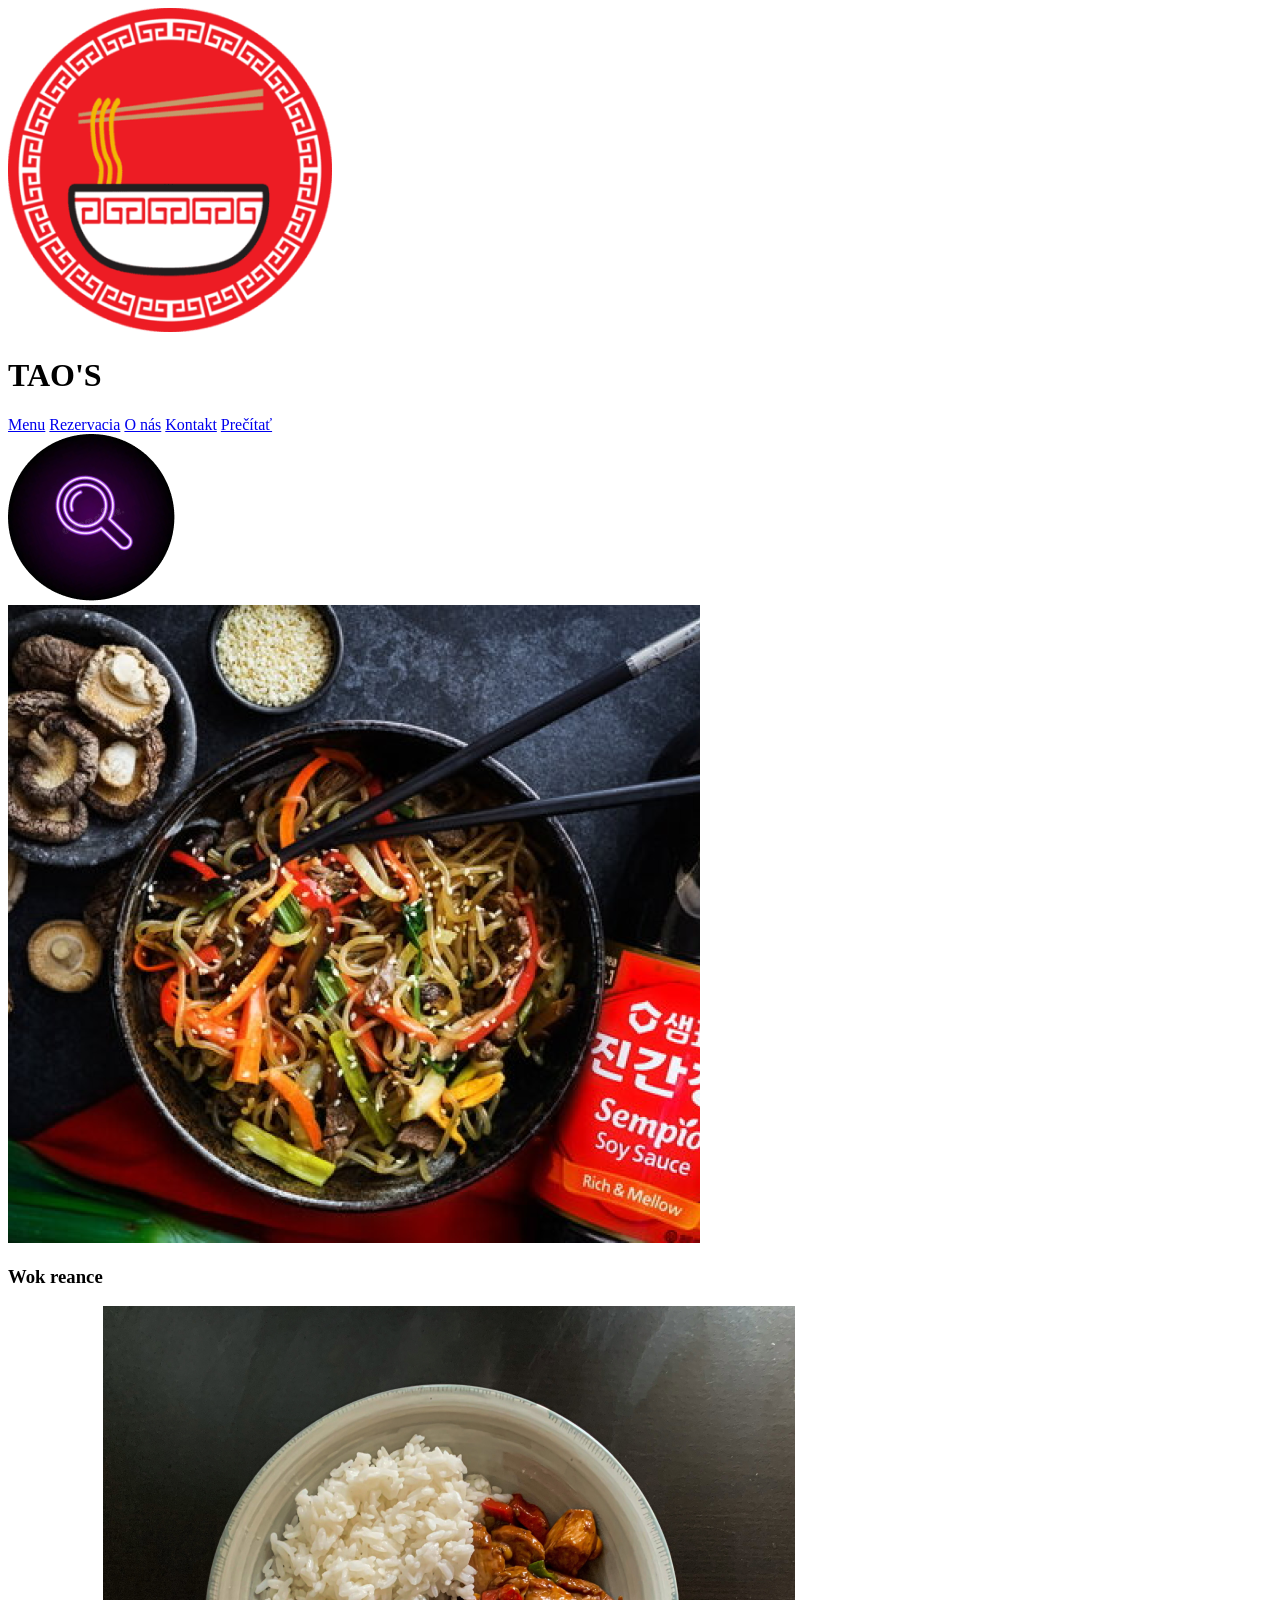
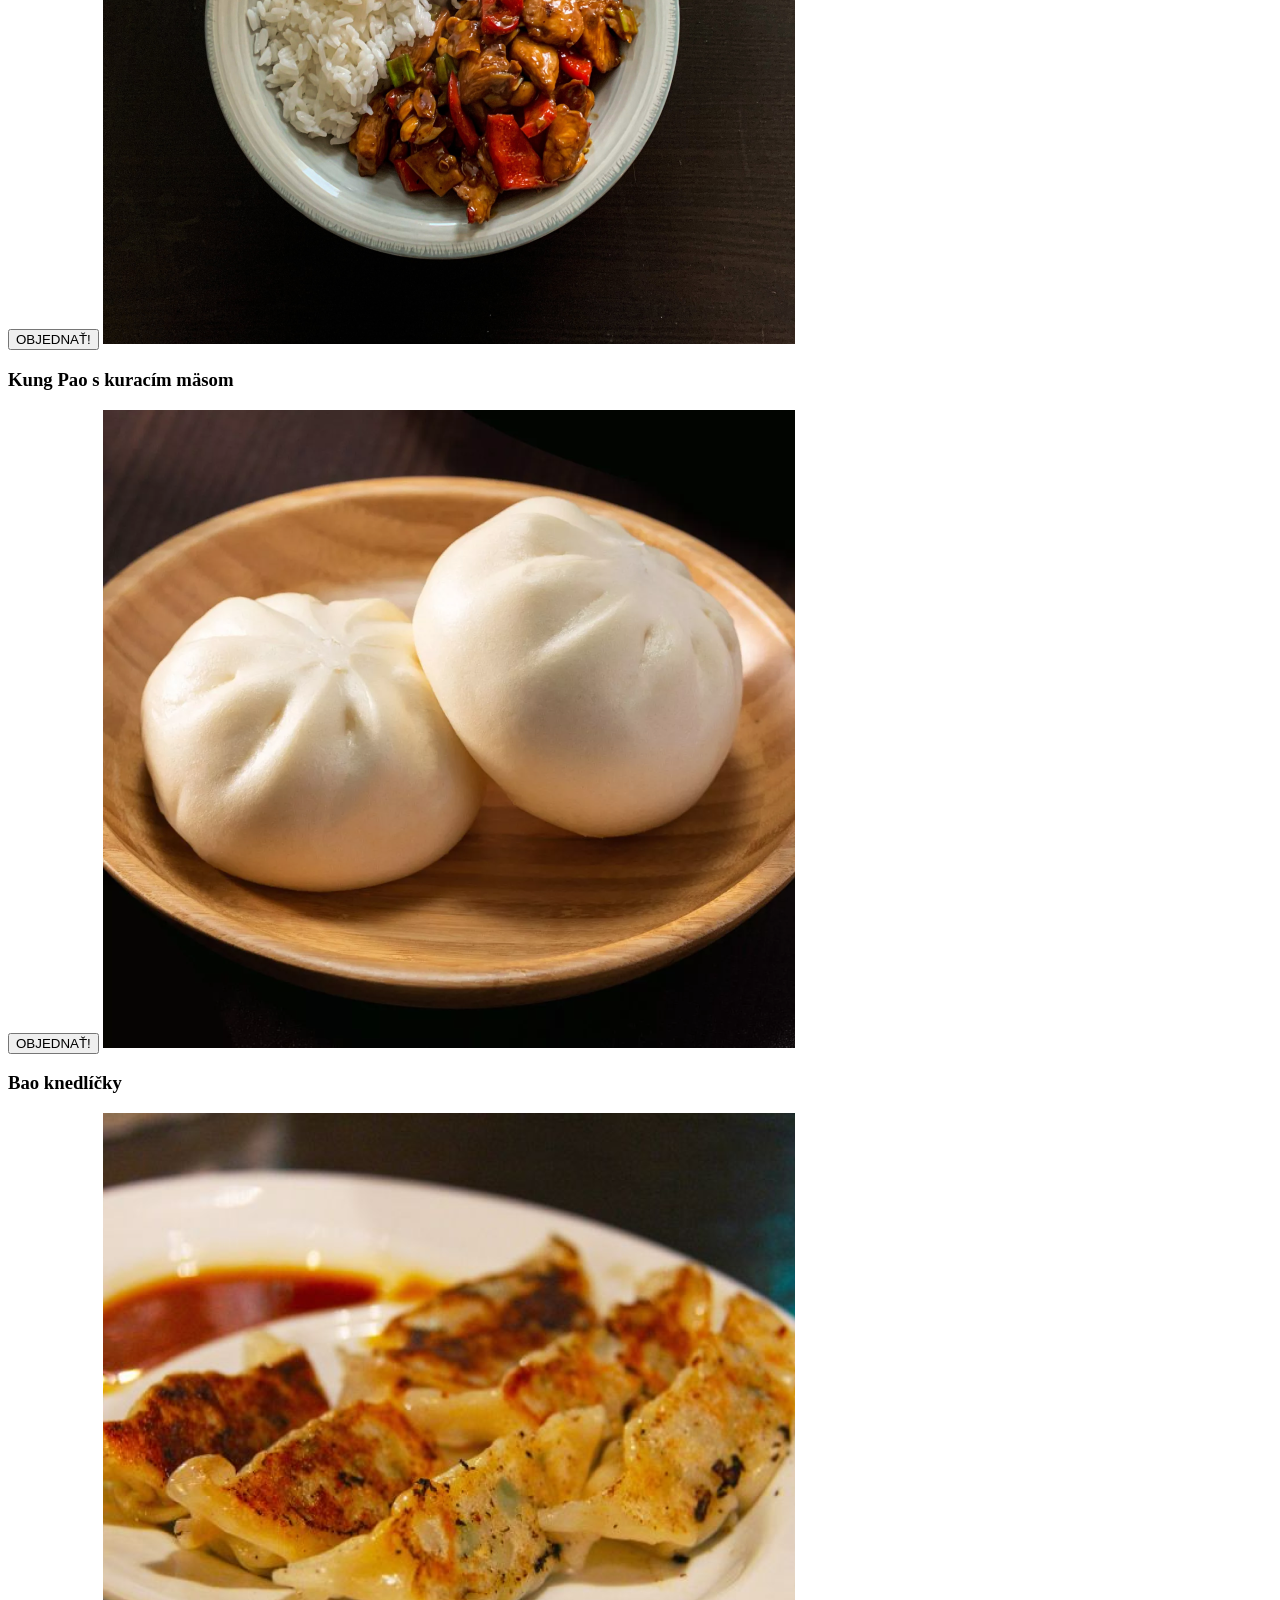
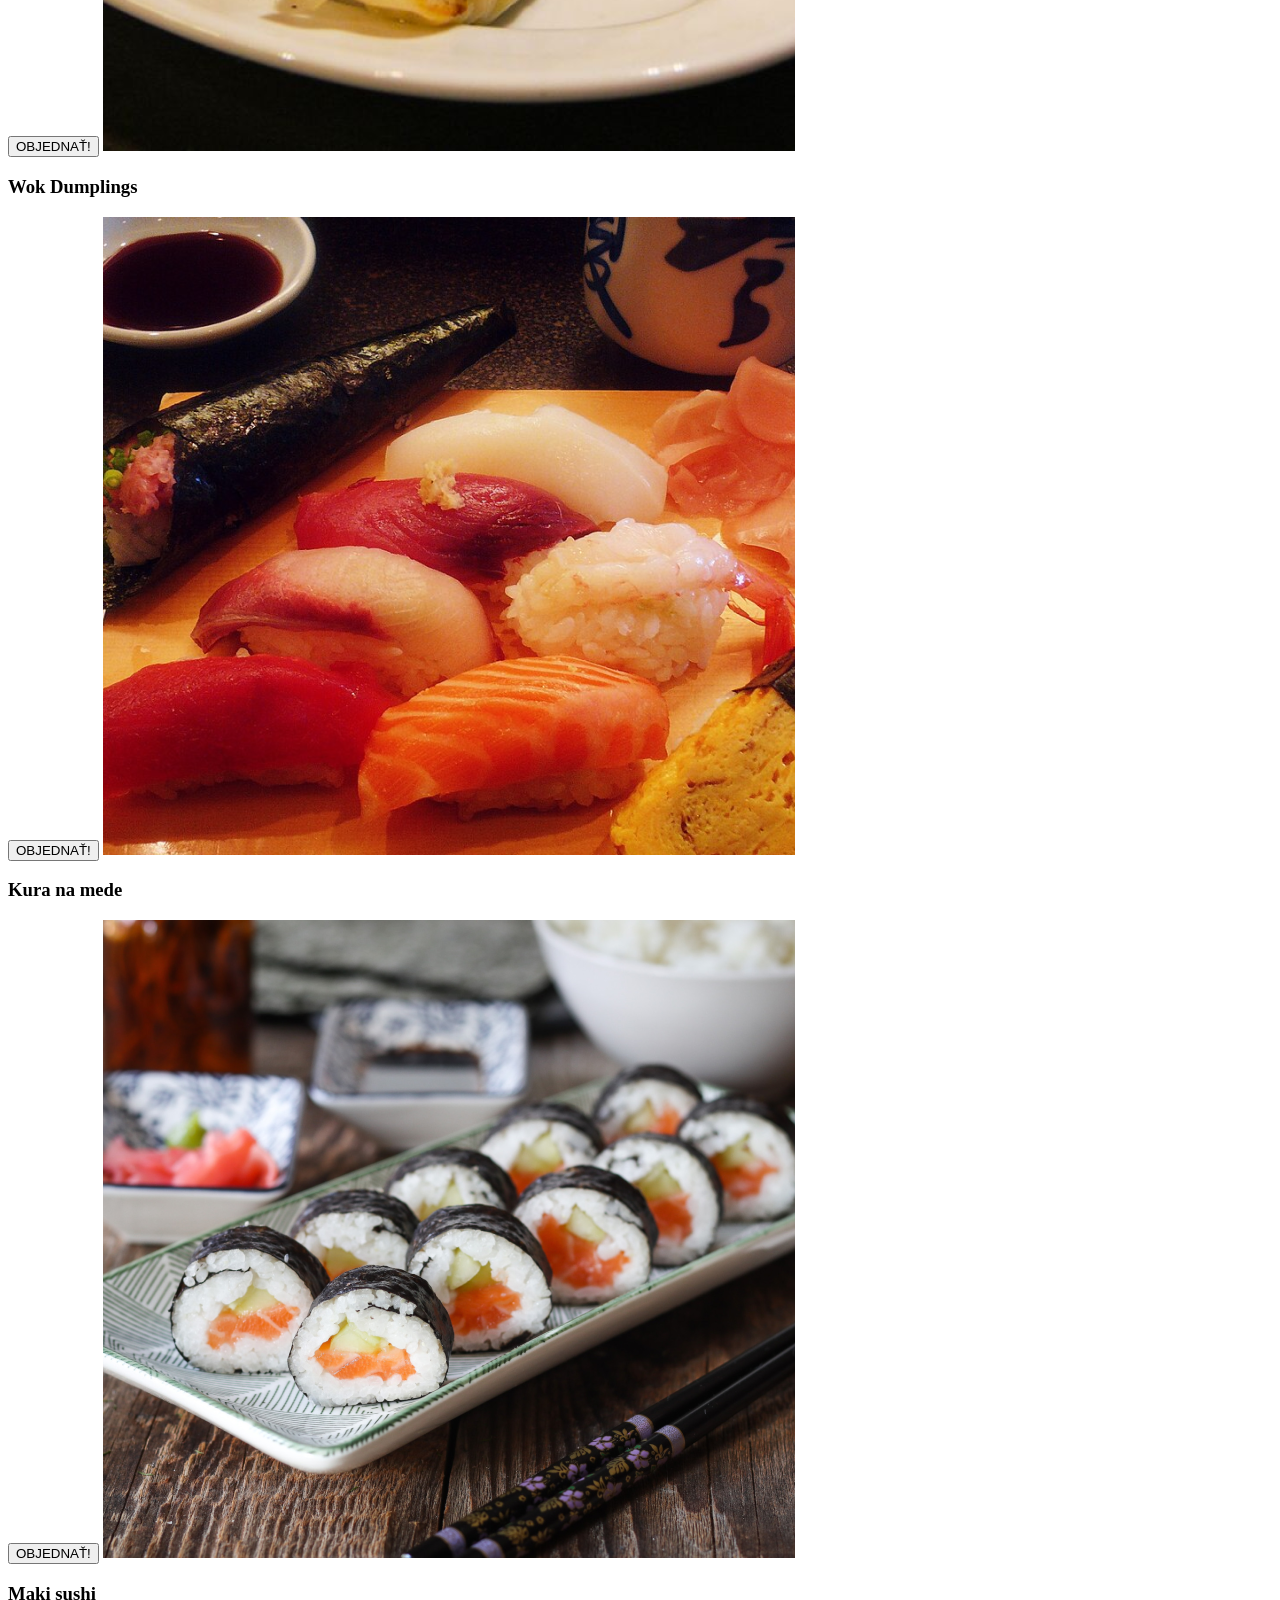
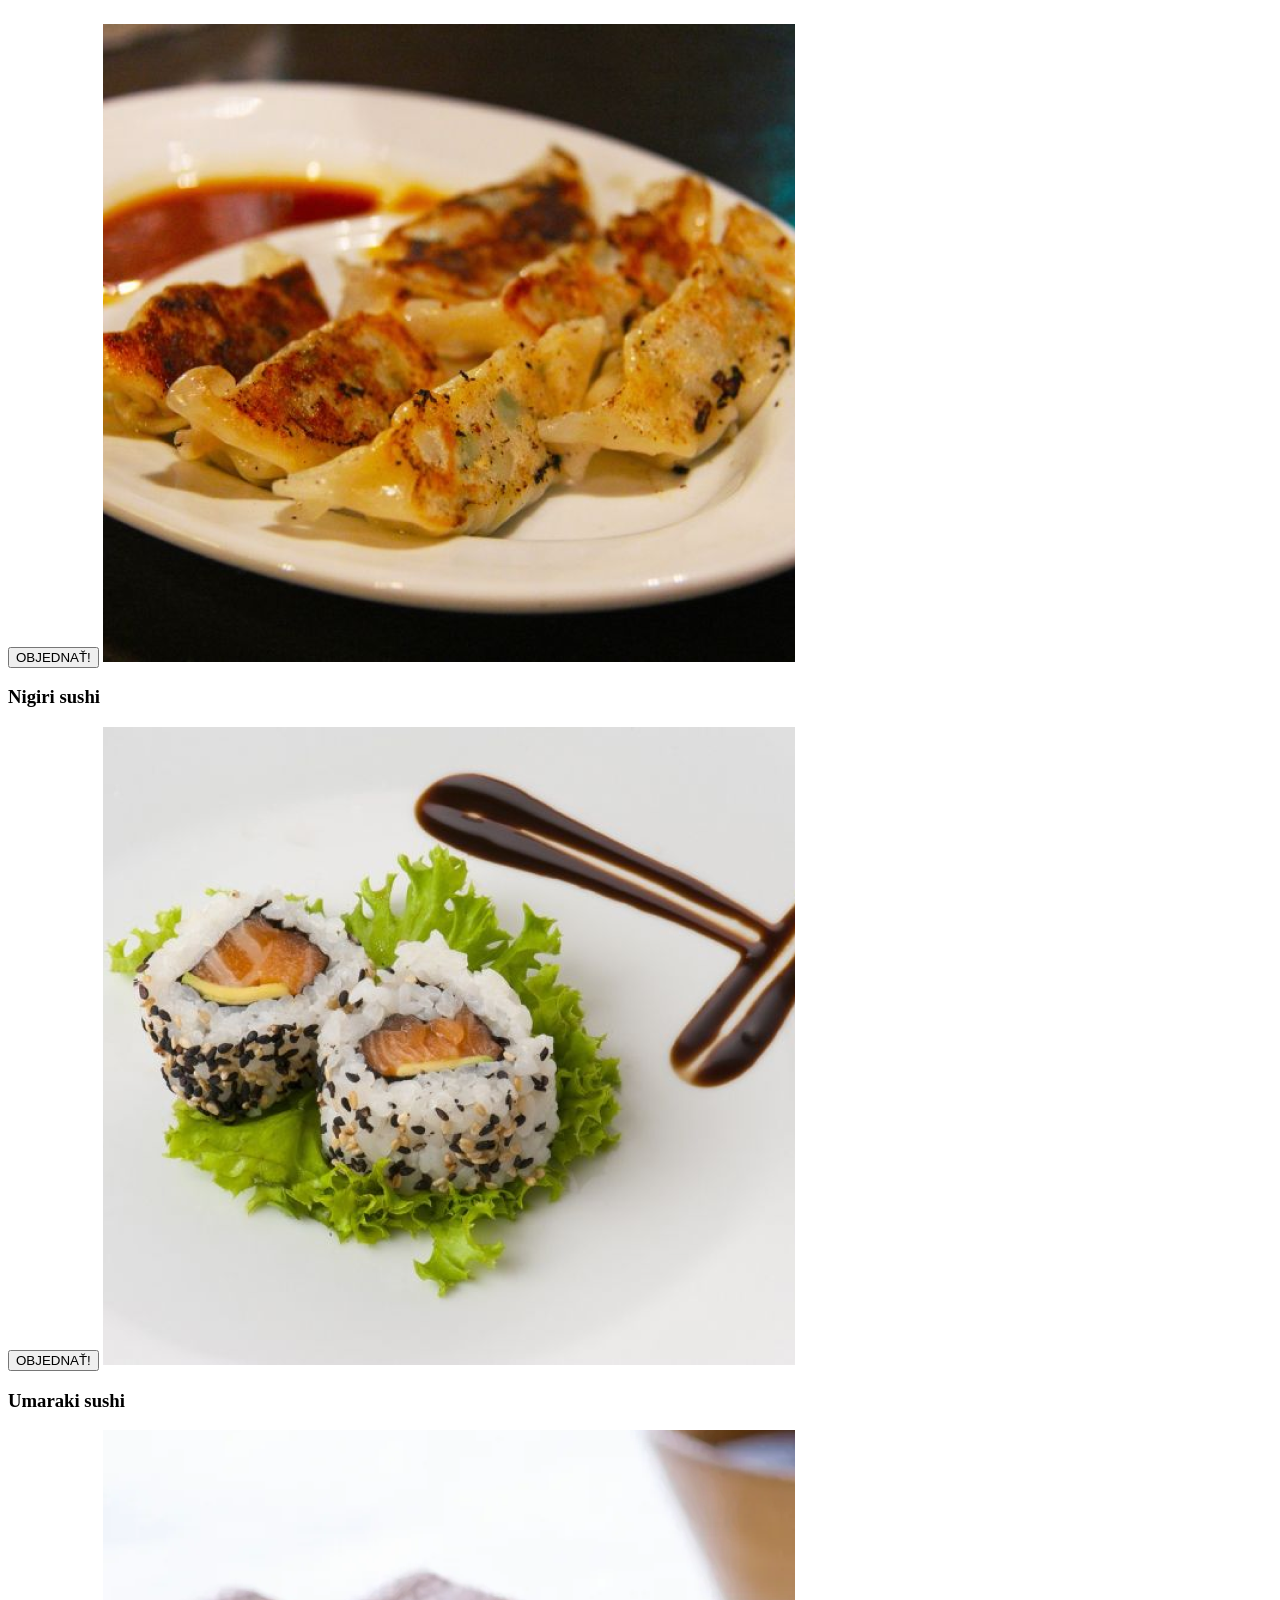
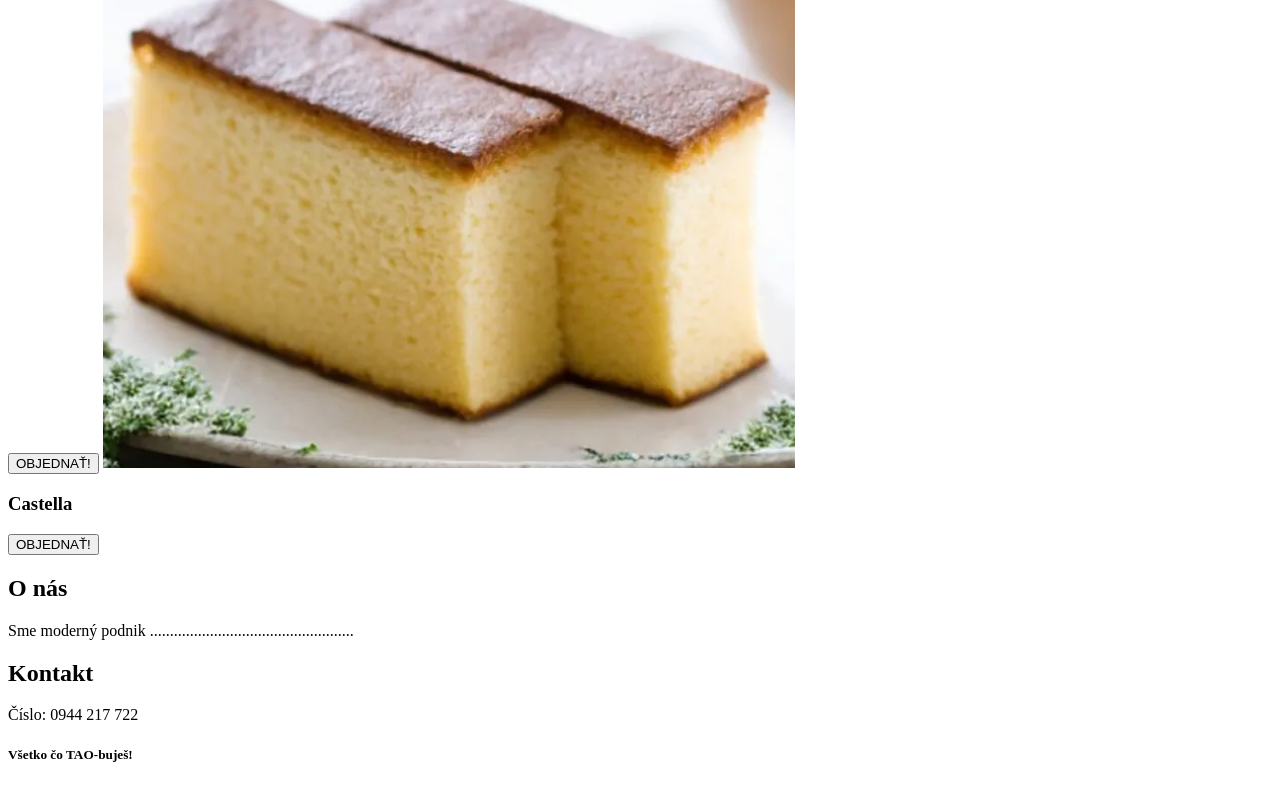
==== menu.html @ 87107aa4 "tesayt" ====
<!doctype html>
<html lang="sk">
  <head>
    <meta charset="UTF-8" />
    <meta name="viewport" content="width=device-width, initial-scale=1.0" />
    <title>TAO'S - Menu</title>
    <link rel="stylesheet" href="menustyle.css" />
    <script src="script.js"></script>
  </head>

  <body>
    <header>
      <div class="logo_taos">
        <div class="logo"><img src="Taos_LOGO1.png" /></div>
        <h1 class="title-main">TAO'S</h1>
      </div>
      <div class="right">
        <a href="menu.html">Menu</a>
        <a href="ReserveHTML.html">Rezervacia</a>
        <a href="index.html#onas">O nás</a>
        <a href="#kontakt">Kontakt</a>
        <a href="Warning_Extension.html">Prečítať</a>
        <div class="search"><img src="Taos_IMAGE4.png" /></div>
      </div>
    </header>

    <main>
      <img src="Taos_MENU_IMAGE1.png" alt="Wok reance" />
      <h3>Wok reance</h3>
      <button class="order_button">OBJEDNAŤ!</button>

      <img src="Taos_MENU_IMAGE2.png" alt="Kung Pao s kuracím mäsom" />
      <h3>Kung Pao s kuracím mäsom</h3>
      <button class="order_button">OBJEDNAŤ!</button>

      <img src="Taos_MENU_IMAGE3.png" alt="Bao knedlíčky" />
      <h3>Bao knedlíčky</h3>
      <button class="order_button">OBJEDNAŤ!</button>

      <img src="Taos_MENU_IMAGE4.png" alt="Wok Dumplings" />
      <h3>Wok Dumplings</h3>
      <button class="order_button">OBJEDNAŤ!</button>

      <img src="Taos_MENU_IMAGE5.png" alt="Kura na mede" />
      <h3>Kura na mede</h3>
      <button class="order_button">OBJEDNAŤ!</button>

      <img src="Taos_MENU_IMAGE6.png" alt="Maki sushi" />
      <h3>Maki sushi</h3>
      <button class="order_button">OBJEDNAŤ!</button>

      <img src="Taos_MENU_IMAGE7.png" alt="Nigiri sushi" />
      <h3>Nigiri sushi</h3>
      <button class="order_button">OBJEDNAŤ!</button>

      <img src="Taos_MENU_IMAGE8.png" alt="Umaraki sushi" />
      <h3>Umaraki sushi</h3>
      <button class="order_button">OBJEDNAŤ!</button>

      <img src="Taos_MENU_IMAGE9.png" alt="Castella" />
      <h3>Castella</h3>
      <button class="order_button">OBJEDNAŤ!</button>
    </main>

    <section id="onas">
      <h2>O nás</h2>
      <p>
        Sme moderný podnik ...................................................
      </p>
    </section>

    <section id="kontakt">
      <h2>Kontakt</h2>
      <p>Číslo: 0944 217 722</p>
    </section>

    <footer>
      <h5>Všetko čo TAO-buješ!</h5>
    </footer>
  </body>
</html>
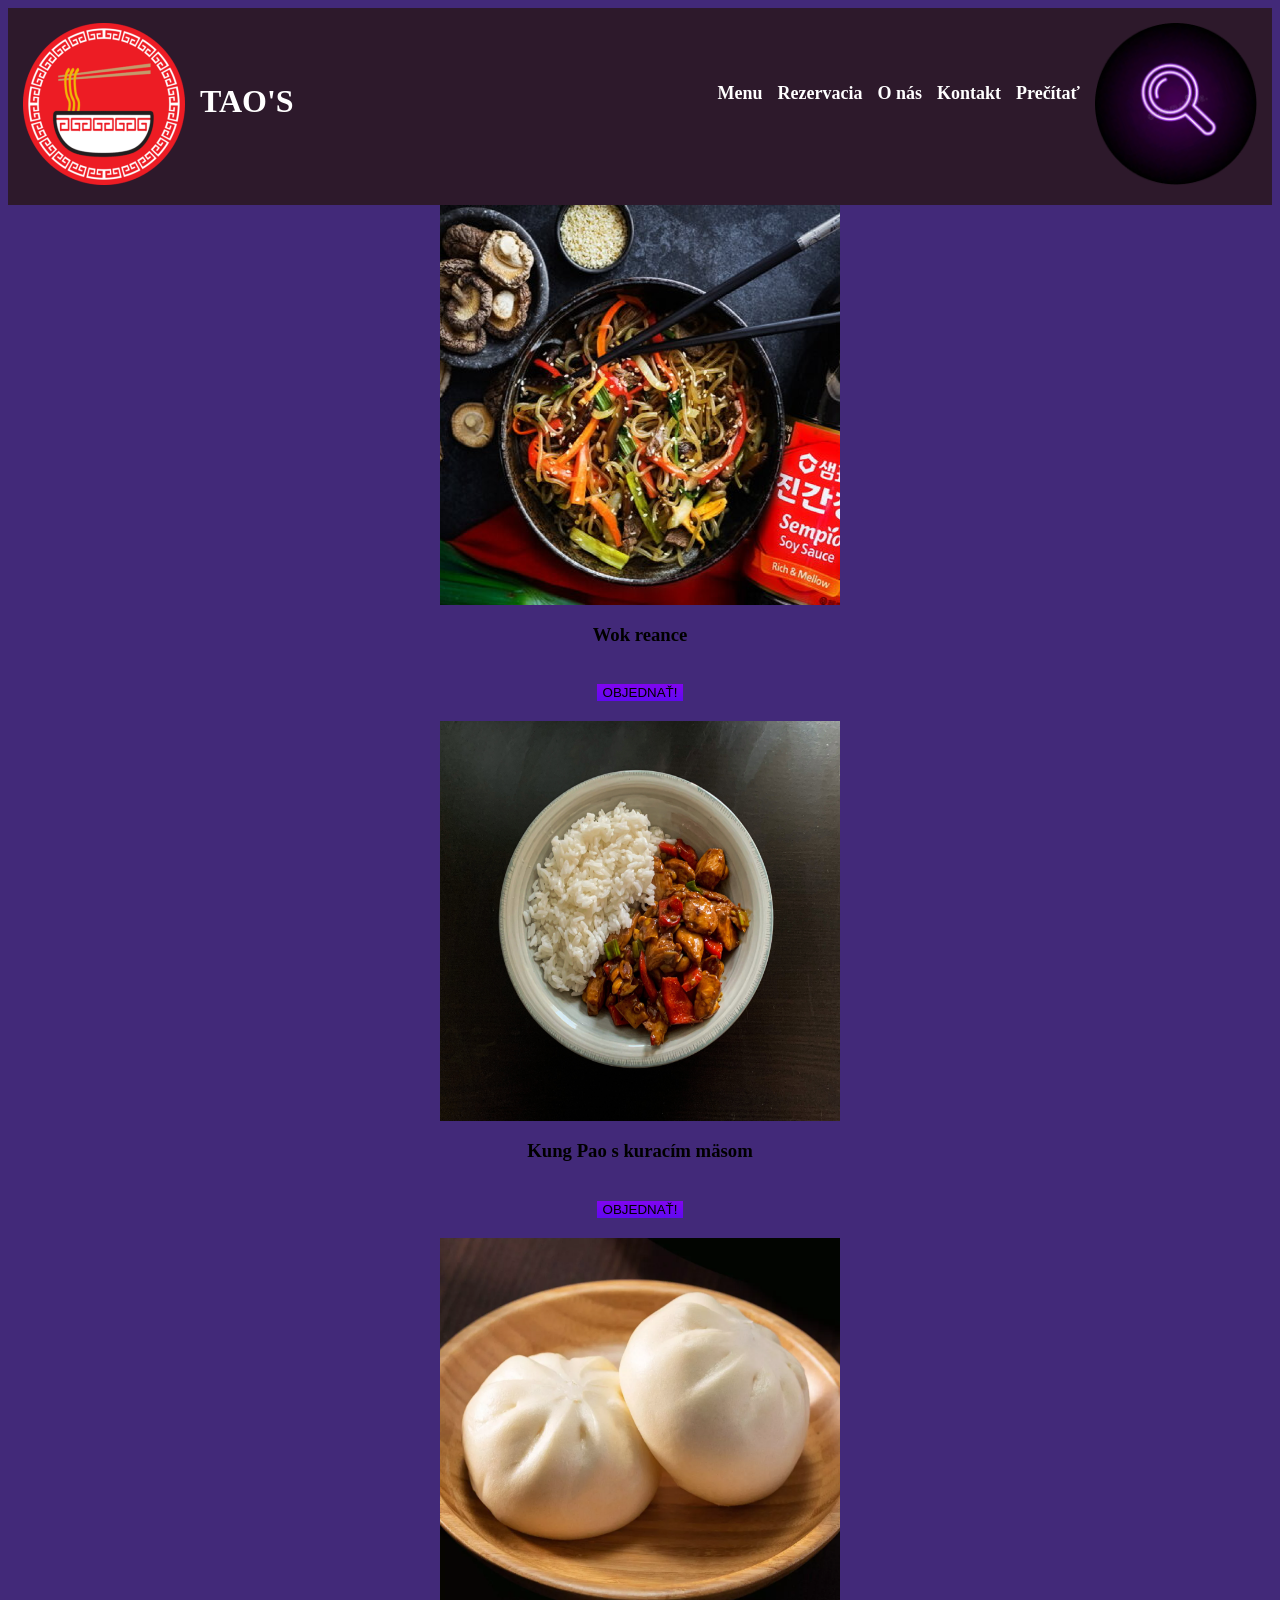
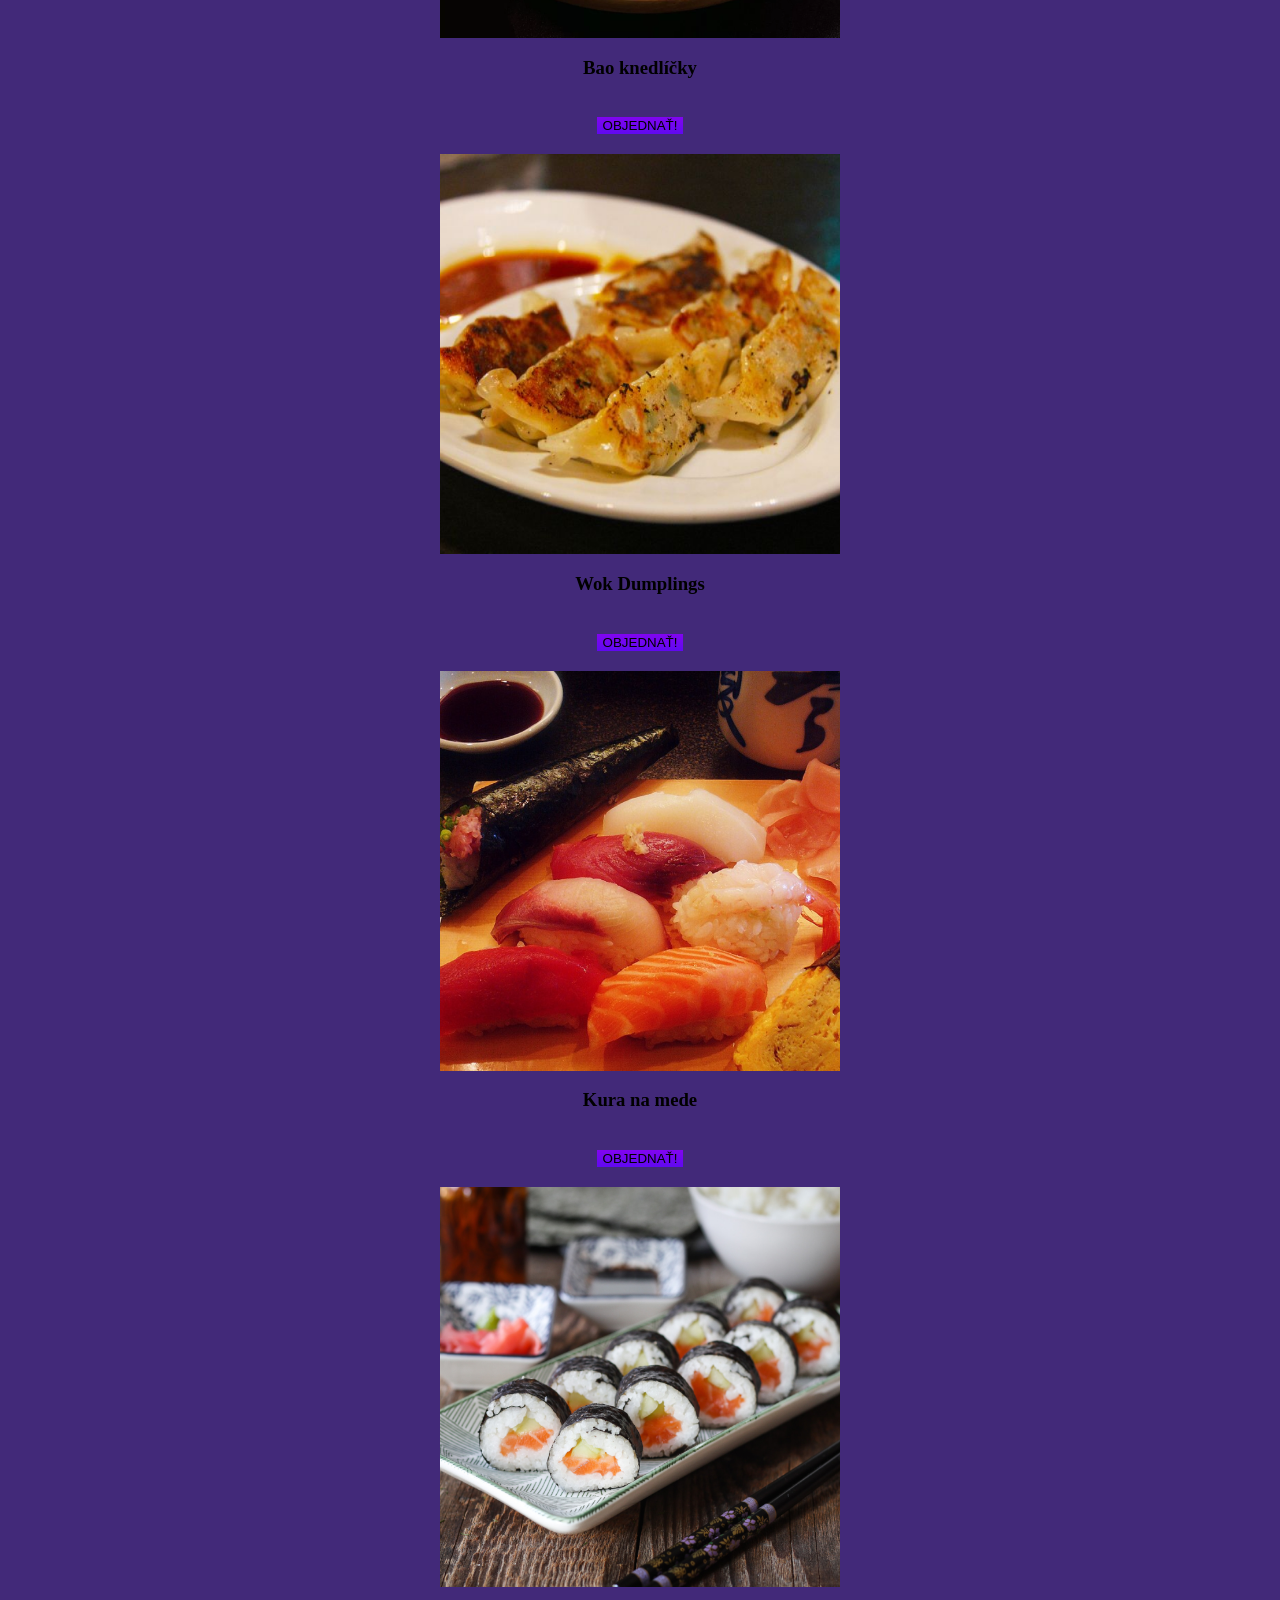
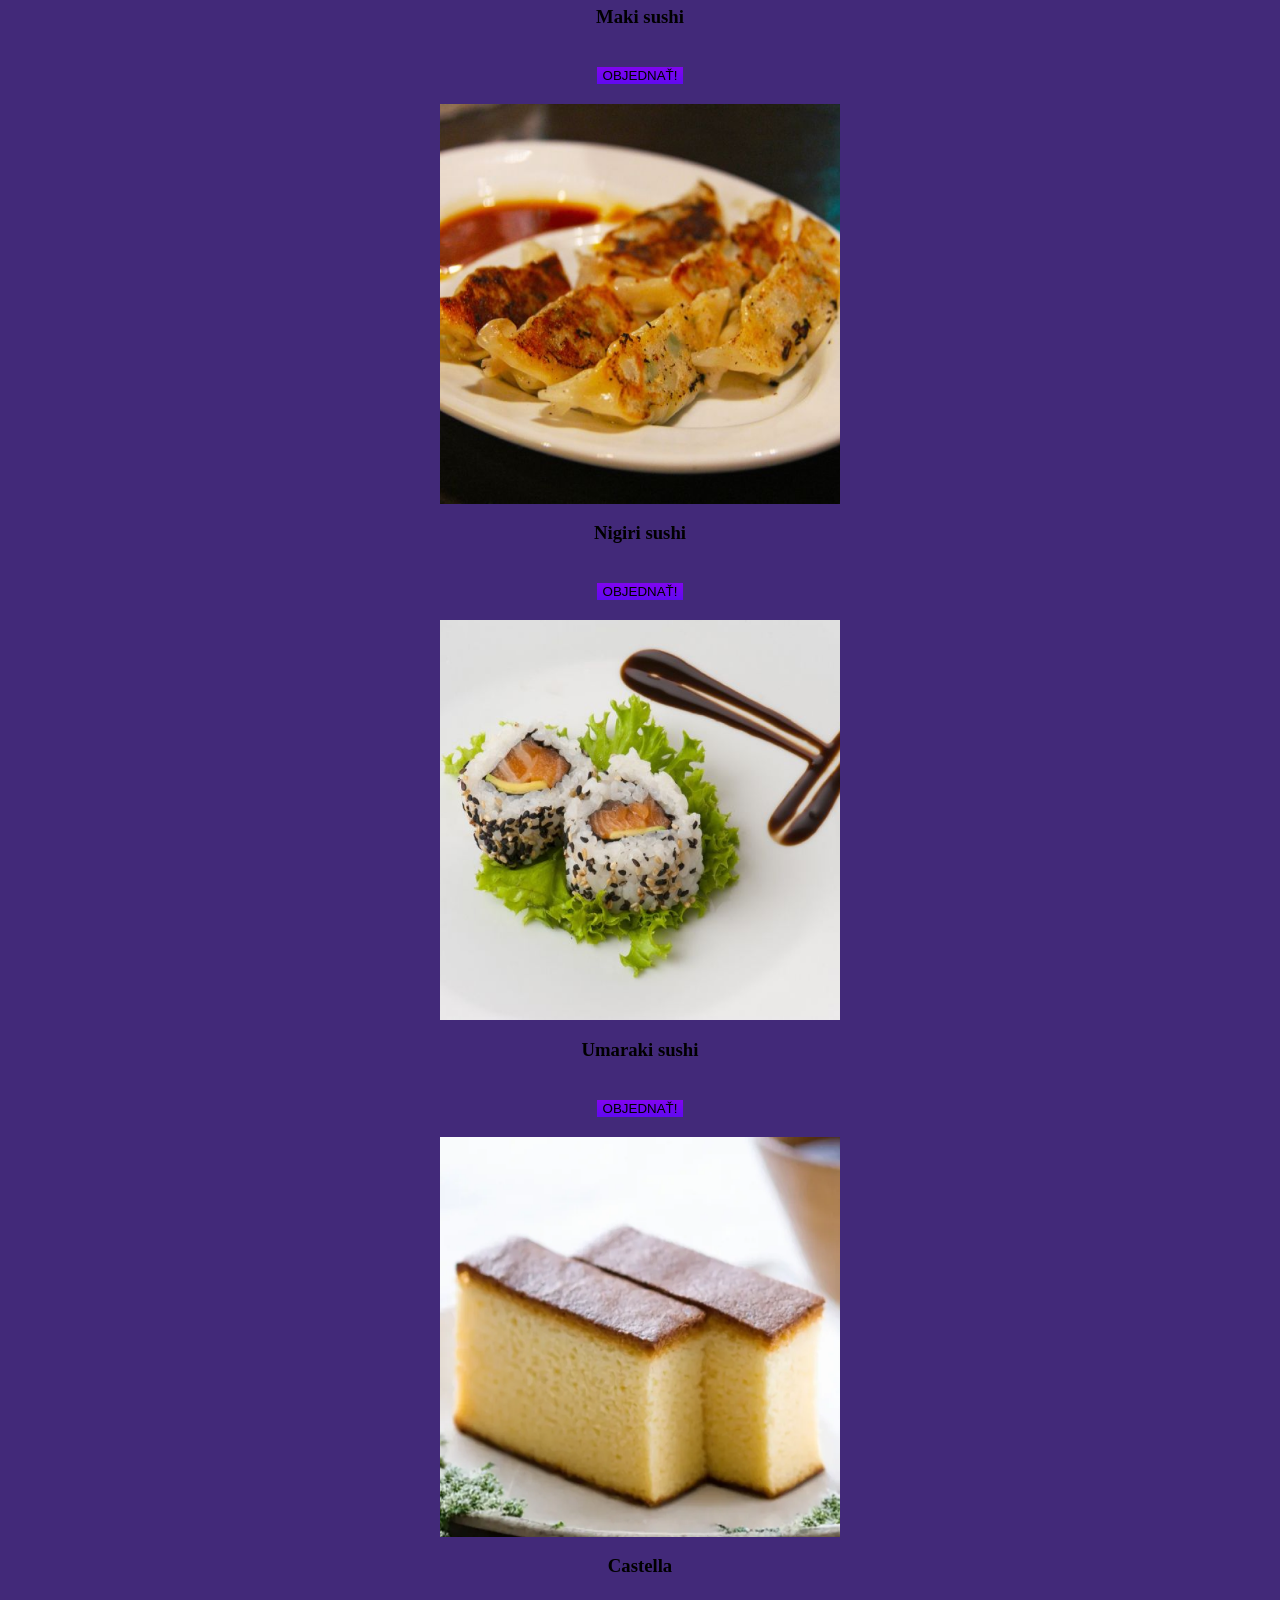
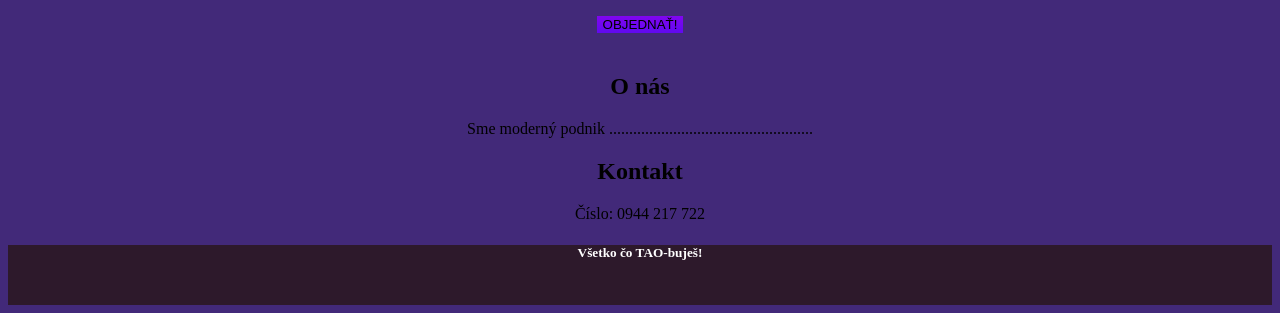
==== commit 55d2f0b7: "Update menu.html" ====
--- a/menu.html
+++ b/menu.html
@@ -25,39 +25,39 @@
     </header>
 
     <main>
-      <img src="Taos_MENU_IMAGE1.png" alt="Wok reance" />
+      <img class="block" src="Taos_MENU_IMAGE1.png" alt="Wok reance" />
       <h3>Wok reance</h3>
       <button class="order_button">OBJEDNAŤ!</button>
 
-      <img src="Taos_MENU_IMAGE2.png" alt="Kung Pao s kuracím mäsom" />
+      <img class="block" src="Taos_MENU_IMAGE2.png" alt="Kung Pao s kuracím mäsom" />
       <h3>Kung Pao s kuracím mäsom</h3>
       <button class="order_button">OBJEDNAŤ!</button>
 
-      <img src="Taos_MENU_IMAGE3.png" alt="Bao knedlíčky" />
+      <img class="block" src="Taos_MENU_IMAGE3.png" alt="Bao knedlíčky" />
       <h3>Bao knedlíčky</h3>
       <button class="order_button">OBJEDNAŤ!</button>
 
-      <img src="Taos_MENU_IMAGE4.png" alt="Wok Dumplings" />
+      <img class="block" src="Taos_MENU_IMAGE4.png" alt="Wok Dumplings" />
       <h3>Wok Dumplings</h3>
       <button class="order_button">OBJEDNAŤ!</button>
 
-      <img src="Taos_MENU_IMAGE5.png" alt="Kura na mede" />
+      <img class="block" src="Taos_MENU_IMAGE5.png" alt="Kura na mede" />
       <h3>Kura na mede</h3>
       <button class="order_button">OBJEDNAŤ!</button>
 
-      <img src="Taos_MENU_IMAGE6.png" alt="Maki sushi" />
+      <img class="block" src="Taos_MENU_IMAGE6.png" alt="Maki sushi" />
       <h3>Maki sushi</h3>
       <button class="order_button">OBJEDNAŤ!</button>
 
-      <img src="Taos_MENU_IMAGE7.png" alt="Nigiri sushi" />
+      <img class="block" src="Taos_MENU_IMAGE7.png" alt="Nigiri sushi" />
       <h3>Nigiri sushi</h3>
       <button class="order_button">OBJEDNAŤ!</button>
 
-      <img src="Taos_MENU_IMAGE8.png" alt="Umaraki sushi" />
+      <img class="block" src="Taos_MENU_IMAGE8.png" alt="Umaraki sushi" />
       <h3>Umaraki sushi</h3>
       <button class="order_button">OBJEDNAŤ!</button>
 
-      <img src="Taos_MENU_IMAGE9.png" alt="Castella" />
+      <img class="block" src="Taos_MENU_IMAGE9.png" alt="Castella" />
       <h3>Castella</h3>
       <button class="order_button">OBJEDNAŤ!</button>
     </main>
--- a/menustyle.css
+++ b/menustyle.css
@@ -0,0 +1,167 @@
+body {
+    background-color: #422979;
+}
+
+header {
+    background-color: #2D192B;
+    color: white;
+    padding: 15px;
+    display: flex;
+    justify-content: space-between;
+    text-decoration: none;
+}
+
+header a{
+    margin-top:60px;
+    margin-right:15px;
+    text-decoration: none;
+    color:white;
+}
+header a:hover{
+    text-decoration: underline;
+}
+
+.logo_taos{
+    display: flex; 
+
+}
+
+.right{
+    display: flex;
+    font-size: large;
+    font-weight: bold;
+}
+
+.logo{
+text-align: left;
+}
+
+.title-main {
+    margin-top:60px;
+    margin-left:15px;
+    font-family: "Irish Grover";
+    text-align: left;
+    margin-right: 50px;
+}
+
+.search{
+    text-align: right;
+}
+
+main {
+    text-align: center;
+}
+
+main img{
+    width: 400px;
+    height: 400px;
+}
+
+
+.card {
+    display:flex;
+    justify-content: center;
+    gap:20px;
+    flex-wrap: wrap;
+}
+
+#kontakt{ 
+    text-align: center;
+    margin-top: auto;
+}
+
+#onas{
+    text-align: center;
+    margin-top: auto;
+}
+
+footer {
+    height:60px;
+    background-color: #2D192B;
+    color:white; 
+    text-align: center;
+}
+
+img {
+    width: 162px;
+    height: 162px;
+    left: 18px;
+    top: 3px;
+}
+
+main img {
+    display: block;
+    margin-left: auto;
+    margin-right: auto;
+}
+
+h1 {
+    font-family: "Irish Grover";
+    text-align: center;
+}
+
+p {
+    font-family: "Irish Grover";
+}
+
+.frame {
+  width: 90%;
+  margin: 40px auto;
+  text-align: center;
+}
+
+button {
+  margin: 20px;
+}
+
+.custom-btn {
+  width: 130px;
+  height: 40px;
+  color: #fff;
+  border-radius: 5px;
+  padding: 10px 25px;
+  font-family: 'Lato', sans-serif;
+  font-weight: 500;
+  background: transparent;
+  cursor: pointer;
+  transition: all 0.3s ease;
+  position: relative;
+  display: inline-block;
+   box-shadow:inset 2px 2px 2px 0px rgba(255,255,255,.5),
+   7px 7px 20px 0px rgba(0,0,0,.1),
+   4px 4px 5px 0px rgba(0,0,0,.1);
+  outline: none;
+}
+
+.order_button {
+  background: rgb(96,9,240);
+  background: linear-gradient(0deg, rgba(96,9,240,1) 0%, rgba(129,5,240,1) 100%);
+  border: none;
+  
+}
+.order_button:before {
+  height: 0%;
+  width: 2px;
+}
+.order_button:hover {
+  box-shadow:  4px 4px 6px 0 rgba(255,255,255,.5),
+              -4px -4px 6px 0 rgba(116, 125, 136, .5), 
+    inset -4px -4px 6px 0 rgba(255,255,255,.2),
+    inset 4px 4px 6px 0 rgba(0, 0, 0, .4);
+}
+
+.title-main {
+    font-family: "Irish Grover";
+    display: flex;
+}
+
+h3 {
+    font-family: "Irish Grover";
+    display: block;
+    text-align: center;
+}
+h5{
+    font-family: "Irish Grover";
+    display: block;
+    text-align: center;
+}
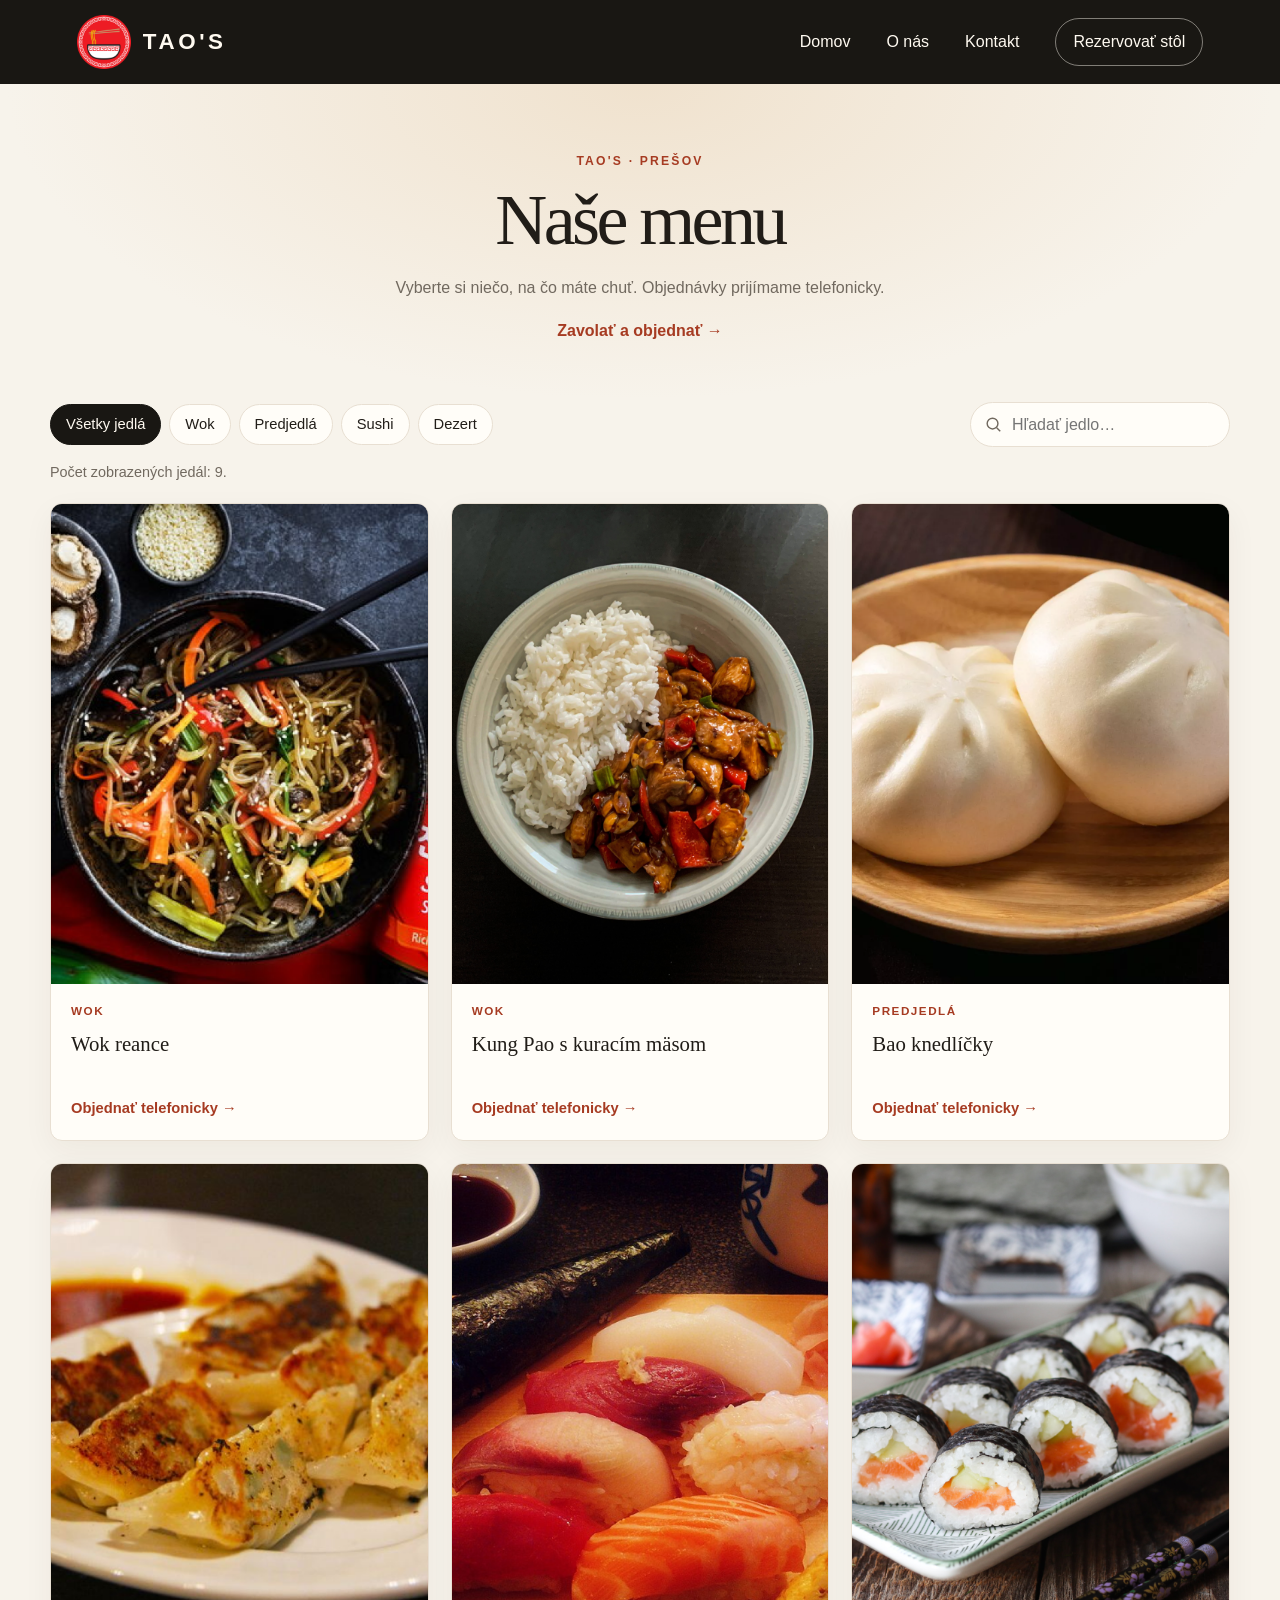
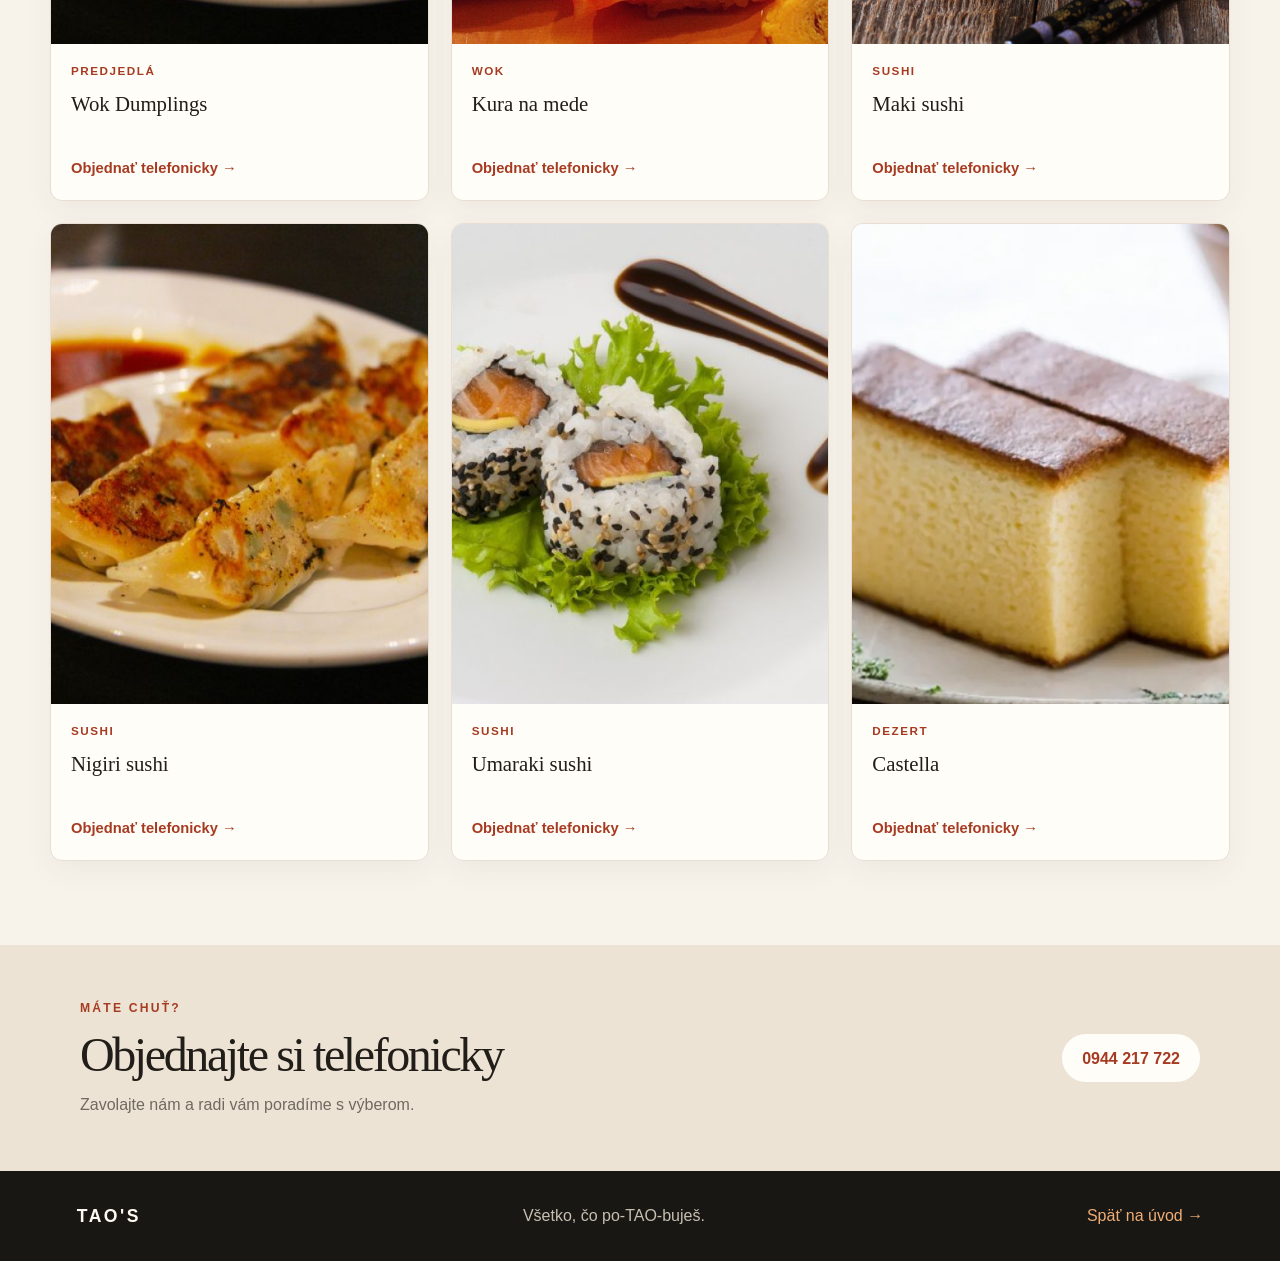
==== commit 11a34193: "ai" ====
--- a/menu.html
+++ b/menu.html
@@ -3,79 +3,191 @@
   <head>
     <meta charset="UTF-8" />
     <meta name="viewport" content="width=device-width, initial-scale=1.0" />
-    <title>TAO'S - Menu</title>
+    <meta
+      name="description"
+      content="Pozrite si ponuku reštaurácie Tao's v Prešove: wok, bao knedlíčky, sushi a dezert."
+    />
+    <meta name="theme-color" content="#191713" />
+    <title>Menu — Tao's, Prešov</title>
     <link rel="stylesheet" href="menustyle.css" />
-    <script src="script.js"></script>
+    <script src="menu.js" defer></script>
+    <!-- Google tag (gtag.js) -->
+    <script
+      async
+      src="https://www.googletagmanager.com/gtag/js?id=G-6M1JFP6B7Q"
+    ></script>
+    <script>
+      window.dataLayer = window.dataLayer || [];
+      function gtag() {
+        dataLayer.push(arguments);
+      }
+      gtag("js", new Date());
+
+      gtag("config", "G-6M1JFP6B7Q");
+    </script>
   </head>
 
   <body>
-    <header>
-      <div class="logo_taos">
-        <div class="logo"><img src="Taos_LOGO1.png" /></div>
-        <h1 class="title-main">TAO'S</h1>
-      </div>
-      <div class="right">
-        <a href="menu.html">Menu</a>
-        <a href="ReserveHTML.html">Rezervacia</a>
+    <a class="skip-link" href="#obsah">Preskočiť na obsah</a>
+
+    <header class="site-header">
+      <a class="brand" href="index.html" aria-label="Tao's — úvodná stránka">
+        <img src="Taos_LOGO1.png" alt="" width="64" height="64" />
+        <span>TAO'S</span>
+      </a>
+      <nav class="site-nav" aria-label="Hlavná navigácia">
+        <a href="index.html">Domov</a>
         <a href="index.html#onas">O nás</a>
-        <a href="#kontakt">Kontakt</a>
-        <a href="Warning_Extension.html">Prečítať</a>
-        <div class="search"><img src="Taos_IMAGE4.png" /></div>
-      </div>
+        <a href="index.html#kontakt">Kontakt</a>
+        <a class="nav-cta" href="ReserveHTML.html">Rezervovať stôl</a>
+      </nav>
     </header>
 
-    <main>
-      <img class="block" src="Taos_MENU_IMAGE1.png" alt="Wok reance" />
-      <h3>Wok reance</h3>
-      <button class="order_button">OBJEDNAŤ!</button>
+    <main id="obsah">
+      <section class="menu-intro" aria-labelledby="page-title">
+        <p class="eyebrow">Tao's · Prešov</p>
+        <h1 id="page-title">Naše menu</h1>
+        <p>
+          Vyberte si niečo, na čo máte chuť. Objednávky prijímame telefonicky.
+        </p>
+        <a class="intro-link" href="tel:+421944217722">
+          Zavolať a objednať <span aria-hidden="true">→</span>
+        </a>
+      </section>
 
-      <img class="block" src="Taos_MENU_IMAGE2.png" alt="Kung Pao s kuracím mäsom" />
-      <h3>Kung Pao s kuracím mäsom</h3>
-      <button class="order_button">OBJEDNAŤ!</button>
+      <section class="menu-section" aria-label="Ponuka jedál">
+        <div class="menu-toolbar">
+          <div class="filters" role="group" aria-label="Filtrovať jedlá podľa kategórie">
+            <button class="filter-button is-active" type="button" data-filter="all" aria-pressed="true">
+              Všetky jedlá
+            </button>
+            <button class="filter-button" type="button" data-filter="wok" aria-pressed="false">
+              Wok
+            </button>
+            <button class="filter-button" type="button" data-filter="predjedla" aria-pressed="false">
+              Predjedlá
+            </button>
+            <button class="filter-button" type="button" data-filter="sushi" aria-pressed="false">
+              Sushi
+            </button>
+            <button class="filter-button" type="button" data-filter="dezert" aria-pressed="false">
+              Dezert
+            </button>
+          </div>
+          <label class="search-field">
+            <span class="visually-hidden">Hľadať jedlo</span>
+            <svg
+              aria-hidden="true"
+              viewBox="0 0 24 24"
+              fill="none"
+              stroke="currentColor"
+              stroke-width="1.8"
+            >
+              <circle cx="10.8" cy="10.8" r="6.8"></circle>
+              <path d="m16 16 4.5 4.5"></path>
+            </svg>
+            <input id="menu-search" type="search" placeholder="Hľadať jedlo…" autocomplete="off" />
+          </label>
+        </div>
 
-      <img class="block" src="Taos_MENU_IMAGE3.png" alt="Bao knedlíčky" />
-      <h3>Bao knedlíčky</h3>
-      <button class="order_button">OBJEDNAŤ!</button>
+        <p class="result-count" id="result-count" aria-live="polite"></p>
 
-      <img class="block" src="Taos_MENU_IMAGE4.png" alt="Wok Dumplings" />
-      <h3>Wok Dumplings</h3>
-      <button class="order_button">OBJEDNAŤ!</button>
+        <div class="menu-grid" id="menu-grid">
+          <article class="menu-card" data-category="wok">
+            <img src="Taos_MENU_IMAGE1.png" alt="Wok reance" width="600" height="480" loading="lazy" decoding="async" />
+            <div class="menu-card-content">
+              <span class="menu-category">Wok</span>
+              <h2>Wok reance</h2>
+              <a class="order-link" href="tel:+421944217722">Objednať telefonicky <span aria-hidden="true">→</span></a>
+            </div>
+          </article>
+          <article class="menu-card" data-category="wok">
+            <img src="Taos_MENU_IMAGE2.png" alt="Kung Pao s kuracím mäsom" width="600" height="480" loading="lazy" decoding="async" />
+            <div class="menu-card-content">
+              <span class="menu-category">Wok</span>
+              <h2>Kung Pao s kuracím mäsom</h2>
+              <a class="order-link" href="tel:+421944217722">Objednať telefonicky <span aria-hidden="true">→</span></a>
+            </div>
+          </article>
+          <article class="menu-card" data-category="predjedla">
+            <img src="Taos_MENU_IMAGE3.png" alt="Bao knedlíčky" width="600" height="480" loading="lazy" decoding="async" />
+            <div class="menu-card-content">
+              <span class="menu-category">Predjedlá</span>
+              <h2>Bao knedlíčky</h2>
+              <a class="order-link" href="tel:+421944217722">Objednať telefonicky <span aria-hidden="true">→</span></a>
+            </div>
+          </article>
+          <article class="menu-card" data-category="predjedla">
+            <img src="Taos_MENU_IMAGE4.png" alt="Wok Dumplings" width="600" height="480" loading="lazy" decoding="async" />
+            <div class="menu-card-content">
+              <span class="menu-category">Predjedlá</span>
+              <h2>Wok Dumplings</h2>
+              <a class="order-link" href="tel:+421944217722">Objednať telefonicky <span aria-hidden="true">→</span></a>
+            </div>
+          </article>
+          <article class="menu-card" data-category="wok">
+            <img src="Taos_MENU_IMAGE5.png" alt="Kura na mede" width="600" height="480" loading="lazy" decoding="async" />
+            <div class="menu-card-content">
+              <span class="menu-category">Wok</span>
+              <h2>Kura na mede</h2>
+              <a class="order-link" href="tel:+421944217722">Objednať telefonicky <span aria-hidden="true">→</span></a>
+            </div>
+          </article>
+          <article class="menu-card" data-category="sushi">
+            <img src="Taos_MENU_IMAGE6.png" alt="Maki sushi" width="600" height="480" loading="lazy" decoding="async" />
+            <div class="menu-card-content">
+              <span class="menu-category">Sushi</span>
+              <h2>Maki sushi</h2>
+              <a class="order-link" href="tel:+421944217722">Objednať telefonicky <span aria-hidden="true">→</span></a>
+            </div>
+          </article>
+          <article class="menu-card" data-category="sushi">
+            <img src="Taos_MENU_IMAGE7.png" alt="Nigiri sushi" width="600" height="480" loading="lazy" decoding="async" />
+            <div class="menu-card-content">
+              <span class="menu-category">Sushi</span>
+              <h2>Nigiri sushi</h2>
+              <a class="order-link" href="tel:+421944217722">Objednať telefonicky <span aria-hidden="true">→</span></a>
+            </div>
+          </article>
+          <article class="menu-card" data-category="sushi">
+            <img src="Taos_MENU_IMAGE8.png" alt="Umaraki sushi" width="600" height="480" loading="lazy" decoding="async" />
+            <div class="menu-card-content">
+              <span class="menu-category">Sushi</span>
+              <h2>Umaraki sushi</h2>
+              <a class="order-link" href="tel:+421944217722">Objednať telefonicky <span aria-hidden="true">→</span></a>
+            </div>
+          </article>
+          <article class="menu-card" data-category="dezert">
+            <img src="Taos_MENU_IMAGE9.png" alt="Castella" width="600" height="480" loading="lazy" decoding="async" />
+            <div class="menu-card-content">
+              <span class="menu-category">Dezert</span>
+              <h2>Castella</h2>
+              <a class="order-link" href="tel:+421944217722">Objednať telefonicky <span aria-hidden="true">→</span></a>
+            </div>
+          </article>
+        </div>
 
-      <img class="block" src="Taos_MENU_IMAGE5.png" alt="Kura na mede" />
-      <h3>Kura na mede</h3>
-      <button class="order_button">OBJEDNAŤ!</button>
+        <p class="empty-state" id="empty-state" hidden>
+          Nenašli sa žiadne jedlá. Skúste iný názov alebo kategóriu.
+        </p>
+      </section>
 
-      <img class="block" src="Taos_MENU_IMAGE6.png" alt="Maki sushi" />
-      <h3>Maki sushi</h3>
-      <button class="order_button">OBJEDNAŤ!</button>
-
-      <img class="block" src="Taos_MENU_IMAGE7.png" alt="Nigiri sushi" />
-      <h3>Nigiri sushi</h3>
-      <button class="order_button">OBJEDNAŤ!</button>
-
-      <img class="block" src="Taos_MENU_IMAGE8.png" alt="Umaraki sushi" />
-      <h3>Umaraki sushi</h3>
-      <button class="order_button">OBJEDNAŤ!</button>
-
-      <img class="block" src="Taos_MENU_IMAGE9.png" alt="Castella" />
-      <h3>Castella</h3>
-      <button class="order_button">OBJEDNAŤ!</button>
+      <section class="contact-section" id="kontakt" aria-labelledby="contact-title">
+        <div class="contact-inner">
+          <div>
+            <p class="eyebrow">Máte chuť?</p>
+            <h2 id="contact-title">Objednajte si telefonicky</h2>
+            <p>Zavolajte nám a radi vám poradíme s výberom.</p>
+          </div>
+          <a class="button button-light" href="tel:+421944217722">0944 217 722</a>
+        </div>
+      </section>
     </main>
 
-    <section id="onas">
-      <h2>O nás</h2>
-      <p>
-        Sme moderný podnik ...................................................
-      </p>
-    </section>
-
-    <section id="kontakt">
-      <h2>Kontakt</h2>
-      <p>Číslo: 0944 217 722</p>
-    </section>
-
-    <footer>
-      <h5>Všetko čo TAO-buješ!</h5>
+    <footer class="site-footer">
+      <a class="footer-brand" href="index.html">TAO'S</a>
+      <p>Všetko, čo po-TAO-buješ.</p>
+      <a href="index.html">Späť na úvod <span aria-hidden="true">→</span></a>
     </footer>
   </body>
 </html>
--- a/menustyle.css
+++ b/menustyle.css
@@ -1,167 +1,514 @@
+:root {
+  color-scheme: light;
+  --ink: #211d18;
+  --muted: #71695f;
+  --paper: #f7f3eb;
+  --surface: #fffdf8;
+  --accent: #c84e2f;
+  --accent-dark: #a63b22;
+  --line: #e8dfd2;
+  --header: #191713;
+}
+
+* {
+  box-sizing: border-box;
+}
+
+html {
+  scroll-behavior: smooth;
+}
+
 body {
-    background-color: #422979;
-}
-
-header {
-    background-color: #2D192B;
-    color: white;
+  margin: 0;
+  background: var(--paper);
+  color: var(--ink);
+  font-family: "Segoe UI", Arial, sans-serif;
+  line-height: 1.6;
+}
+
+a {
+  color: inherit;
+}
+
+a:focus-visible,
+button:focus-visible,
+input:focus-visible {
+  outline: 3px solid #e8a34d;
+  outline-offset: 3px;
+}
+
+.visually-hidden {
+  position: absolute;
+  width: 1px;
+  height: 1px;
+  overflow: hidden;
+  clip: rect(0, 0, 0, 0);
+  white-space: nowrap;
+  clip-path: inset(50%);
+}
+
+.skip-link {
+  position: absolute;
+  z-index: 2;
+  top: 12px;
+  left: 12px;
+  padding: 10px 14px;
+  transform: translateY(-160%);
+  border-radius: 6px;
+  background: var(--surface);
+}
+
+.skip-link:focus {
+  transform: translateY(0);
+}
+
+.site-header {
+  display: flex;
+  min-height: 84px;
+  align-items: center;
+  justify-content: space-between;
+  gap: 24px;
+  padding: 10px max(6vw, 24px);
+  background: var(--header);
+  color: #fffaf1;
+}
+
+.brand {
+  display: inline-flex;
+  align-items: center;
+  gap: 12px;
+  color: inherit;
+  font-size: 1.4rem;
+  font-weight: 800;
+  letter-spacing: 0.16em;
+  text-decoration: none;
+}
+
+.brand img {
+  width: 54px;
+  height: 54px;
+  object-fit: contain;
+}
+
+.site-nav {
+  display: flex;
+  align-items: center;
+  justify-content: flex-end;
+  gap: clamp(16px, 3vw, 36px);
+}
+
+.site-nav a,
+.site-footer a {
+  text-decoration: none;
+}
+
+.site-nav a:not(.nav-cta):hover,
+.site-footer a:hover {
+  color: #f0ad76;
+}
+
+.nav-cta {
+  padding: 10px 17px;
+  border: 1px solid rgb(255 250 241 / 45%);
+  border-radius: 999px;
+  transition:
+    background-color 160ms ease,
+    border-color 160ms ease;
+}
+
+.nav-cta:hover {
+  border-color: var(--accent);
+  background: var(--accent);
+}
+
+.menu-intro {
+  padding: 68px 24px 58px;
+  background:
+    radial-gradient(ellipse at 50% 0, #f0e2ce 0, transparent 70%),
+    var(--paper);
+  text-align: center;
+}
+
+.eyebrow {
+  margin: 0 0 10px;
+  color: var(--accent-dark);
+  font-size: 0.76rem;
+  font-weight: 800;
+  letter-spacing: 0.18em;
+  text-transform: uppercase;
+}
+
+.menu-intro h1,
+.contact-inner h2 {
+  margin: 0;
+  font-family: Georgia, "Times New Roman", serif;
+  font-size: clamp(2.8rem, 6vw, 4.5rem);
+  font-weight: 500;
+  letter-spacing: -0.05em;
+  line-height: 1.1;
+}
+
+.menu-intro > p:not(.eyebrow) {
+  margin: 14px auto 10px;
+  color: var(--muted);
+}
+
+.intro-link {
+  display: inline-block;
+  margin-top: 8px;
+  color: var(--accent-dark);
+  font-weight: 700;
+  text-decoration: none;
+}
+
+.intro-link:hover,
+.order-link:hover {
+  text-decoration: underline;
+  text-underline-offset: 3px;
+}
+
+.menu-section {
+  width: min(1180px, calc(100% - 48px));
+  margin: 0 auto;
+  padding: 0 0 84px;
+}
+
+.menu-toolbar {
+  display: flex;
+  align-items: center;
+  justify-content: space-between;
+  gap: 20px;
+  margin-bottom: 14px;
+}
+
+.filters {
+  display: flex;
+  flex-wrap: wrap;
+  gap: 8px;
+}
+
+.filter-button {
+  min-height: 40px;
+  padding: 8px 15px;
+  border: 1px solid var(--line);
+  border-radius: 999px;
+  background: var(--surface);
+  color: var(--ink);
+  cursor: pointer;
+  font: inherit;
+  font-size: 0.92rem;
+  transition:
+    background-color 160ms ease,
+    border-color 160ms ease,
+    color 160ms ease;
+}
+
+.filter-button:hover {
+  border-color: var(--accent);
+}
+
+.filter-button.is-active {
+  border-color: var(--header);
+  background: var(--header);
+  color: #fffaf1;
+}
+
+.search-field {
+  display: flex;
+  width: min(100%, 260px);
+  min-height: 44px;
+  align-items: center;
+  gap: 9px;
+  padding: 0 13px;
+  border: 1px solid var(--line);
+  border-radius: 999px;
+  background: var(--surface);
+  color: var(--muted);
+}
+
+.search-field:focus-within {
+  border-color: var(--accent);
+}
+
+.search-field svg {
+  width: 19px;
+  height: 19px;
+  flex: 0 0 auto;
+}
+
+.search-field input {
+  width: 100%;
+  min-width: 0;
+  padding: 9px 0;
+  border: 0;
+  outline: 0;
+  background: transparent;
+  color: var(--ink);
+  font: inherit;
+}
+
+.search-field input:focus-visible {
+  outline: 0;
+}
+
+.result-count {
+  min-height: 24px;
+  margin: 0 0 18px;
+  color: var(--muted);
+  font-size: 0.9rem;
+}
+
+.menu-grid {
+  display: grid;
+  grid-template-columns: repeat(3, minmax(0, 1fr));
+  gap: 22px;
+}
+
+.menu-card {
+  overflow: hidden;
+  border: 1px solid var(--line);
+  border-radius: 12px;
+  background: var(--surface);
+  box-shadow: 0 10px 30px rgb(51 37 22 / 5%);
+  transition:
+    transform 160ms ease,
+    box-shadow 160ms ease;
+}
+
+.menu-card:hover {
+  transform: translateY(-4px);
+  box-shadow: 0 16px 36px rgb(51 37 22 / 11%);
+}
+
+.menu-card[hidden] {
+  display: none;
+}
+
+.menu-card img {
+  display: block;
+  width: 100%;
+  aspect-ratio: 1.25;
+  object-fit: cover;
+  background: #ede3d5;
+}
+
+.menu-card-content {
+  display: flex;
+  min-height: 156px;
+  flex-direction: column;
+  align-items: flex-start;
+  gap: 9px;
+  padding: 18px 20px 20px;
+}
+
+.menu-category {
+  color: var(--accent-dark);
+  font-size: 0.73rem;
+  font-weight: 800;
+  letter-spacing: 0.13em;
+  text-transform: uppercase;
+}
+
+.menu-card h2 {
+  margin: 0;
+  font-family: Georgia, "Times New Roman", serif;
+  font-size: 1.3rem;
+  font-weight: 500;
+  line-height: 1.3;
+}
+
+.order-link {
+  margin-top: auto;
+  color: var(--accent-dark);
+  font-size: 0.92rem;
+  font-weight: 700;
+  text-decoration: none;
+}
+
+.empty-state {
+  padding: 42px 18px;
+  border: 1px dashed var(--line);
+  border-radius: 12px;
+  color: var(--muted);
+  text-align: center;
+}
+
+.empty-state[hidden] {
+  display: none;
+}
+
+.contact-section {
+  padding: 54px max(6vw, 24px);
+  background: #ede3d5;
+}
+
+.contact-inner {
+  display: flex;
+  width: min(1120px, 100%);
+  align-items: center;
+  justify-content: space-between;
+  gap: 28px;
+  margin: 0 auto;
+}
+
+.contact-inner h2 {
+  font-size: clamp(2rem, 4vw, 3rem);
+}
+
+.contact-inner p:last-child {
+  margin: 10px 0 0;
+  color: var(--muted);
+}
+
+.button {
+  display: inline-flex;
+  min-height: 48px;
+  flex-shrink: 0;
+  align-items: center;
+  justify-content: center;
+  padding: 11px 20px;
+  border-radius: 999px;
+  font-weight: 700;
+  text-align: center;
+  text-decoration: none;
+}
+
+.button-light {
+  background: var(--surface);
+  color: var(--accent-dark);
+}
+
+.button-light:hover {
+  background: #fff;
+}
+
+.site-footer {
+  display: flex;
+  min-height: 90px;
+  align-items: center;
+  justify-content: space-between;
+  gap: 20px;
+  padding: 20px max(6vw, 24px);
+  background: var(--header);
+  color: #fffaf1;
+}
+
+.footer-brand {
+  font-size: 1.1rem;
+  font-weight: 800;
+  letter-spacing: 0.14em;
+}
+
+.site-footer p {
+  margin: 0;
+  color: #c8bfb2;
+}
+
+.site-footer a:last-child {
+  color: #f0ad76;
+}
+
+@media (max-width: 820px) {
+  .menu-toolbar {
+    align-items: flex-start;
+    flex-direction: column;
+  }
+
+  .search-field {
+    width: 100%;
+  }
+
+  .menu-grid {
+    grid-template-columns: repeat(2, minmax(0, 1fr));
+  }
+}
+
+@media (max-width: 600px) {
+  .site-header {
+    flex-direction: column;
+    gap: 10px;
+    padding: 12px 18px 16px;
+  }
+
+  .brand img {
+    width: 44px;
+    height: 44px;
+  }
+
+  .site-nav {
+    width: 100%;
+    justify-content: center;
+    flex-wrap: wrap;
+    gap: 10px 18px;
+  }
+
+  .nav-cta {
+    padding: 7px 12px;
+  }
+
+  .menu-intro {
+    padding: 50px 20px 42px;
+  }
+
+  .menu-section {
+    width: min(100% - 32px, 440px);
+    padding-bottom: 58px;
+  }
+
+  .filters {
+    gap: 7px;
+  }
+
+  .filter-button {
+    padding-inline: 12px;
+    font-size: 0.86rem;
+  }
+
+  .menu-grid {
+    grid-template-columns: 1fr;
+    gap: 16px;
+  }
+
+  .menu-card {
+    display: grid;
+    grid-template-columns: minmax(110px, 0.8fr) minmax(0, 1fr);
+  }
+
+  .menu-card img {
+    height: 100%;
+    min-height: 150px;
+    aspect-ratio: auto;
+  }
+
+  .menu-card-content {
+    min-height: 150px;
     padding: 15px;
-    display: flex;
-    justify-content: space-between;
-    text-decoration: none;
-}
-
-header a{
-    margin-top:60px;
-    margin-right:15px;
-    text-decoration: none;
-    color:white;
-}
-header a:hover{
-    text-decoration: underline;
-}
-
-.logo_taos{
-    display: flex; 
-
-}
-
-.right{
-    display: flex;
-    font-size: large;
-    font-weight: bold;
-}
-
-.logo{
-text-align: left;
-}
-
-.title-main {
-    margin-top:60px;
-    margin-left:15px;
-    font-family: "Irish Grover";
-    text-align: left;
-    margin-right: 50px;
-}
-
-.search{
-    text-align: right;
-}
-
-main {
-    text-align: center;
-}
-
-main img{
-    width: 400px;
-    height: 400px;
-}
-
-
-.card {
-    display:flex;
-    justify-content: center;
-    gap:20px;
-    flex-wrap: wrap;
-}
-
-#kontakt{ 
-    text-align: center;
-    margin-top: auto;
-}
-
-#onas{
-    text-align: center;
-    margin-top: auto;
-}
-
-footer {
-    height:60px;
-    background-color: #2D192B;
-    color:white; 
-    text-align: center;
-}
-
-img {
-    width: 162px;
-    height: 162px;
-    left: 18px;
-    top: 3px;
-}
-
-main img {
-    display: block;
-    margin-left: auto;
-    margin-right: auto;
-}
-
-h1 {
-    font-family: "Irish Grover";
-    text-align: center;
-}
-
-p {
-    font-family: "Irish Grover";
-}
-
-.frame {
-  width: 90%;
-  margin: 40px auto;
-  text-align: center;
-}
-
-button {
-  margin: 20px;
-}
-
-.custom-btn {
-  width: 130px;
-  height: 40px;
-  color: #fff;
-  border-radius: 5px;
-  padding: 10px 25px;
-  font-family: 'Lato', sans-serif;
-  font-weight: 500;
-  background: transparent;
-  cursor: pointer;
-  transition: all 0.3s ease;
-  position: relative;
-  display: inline-block;
-   box-shadow:inset 2px 2px 2px 0px rgba(255,255,255,.5),
-   7px 7px 20px 0px rgba(0,0,0,.1),
-   4px 4px 5px 0px rgba(0,0,0,.1);
-  outline: none;
-}
-
-.order_button {
-  background: rgb(96,9,240);
-  background: linear-gradient(0deg, rgba(96,9,240,1) 0%, rgba(129,5,240,1) 100%);
-  border: none;
-  
-}
-.order_button:before {
-  height: 0%;
-  width: 2px;
-}
-.order_button:hover {
-  box-shadow:  4px 4px 6px 0 rgba(255,255,255,.5),
-              -4px -4px 6px 0 rgba(116, 125, 136, .5), 
-    inset -4px -4px 6px 0 rgba(255,255,255,.2),
-    inset 4px 4px 6px 0 rgba(0, 0, 0, .4);
-}
-
-.title-main {
-    font-family: "Irish Grover";
-    display: flex;
-}
-
-h3 {
-    font-family: "Irish Grover";
-    display: block;
-    text-align: center;
-}
-h5{
-    font-family: "Irish Grover";
-    display: block;
-    text-align: center;
-}
+  }
+
+  .menu-card h2 {
+    font-size: 1.12rem;
+  }
+
+  .contact-inner,
+  .site-footer {
+    align-items: flex-start;
+    flex-direction: column;
+  }
+
+  .contact-section {
+    padding: 42px 20px;
+  }
+
+  .site-footer {
+    gap: 8px;
+  }
+}
+
+@media (prefers-reduced-motion: reduce) {
+  *,
+  *::before,
+  *::after {
+    scroll-behavior: auto !important;
+    transition-duration: 0.01ms !important;
+  }
+}
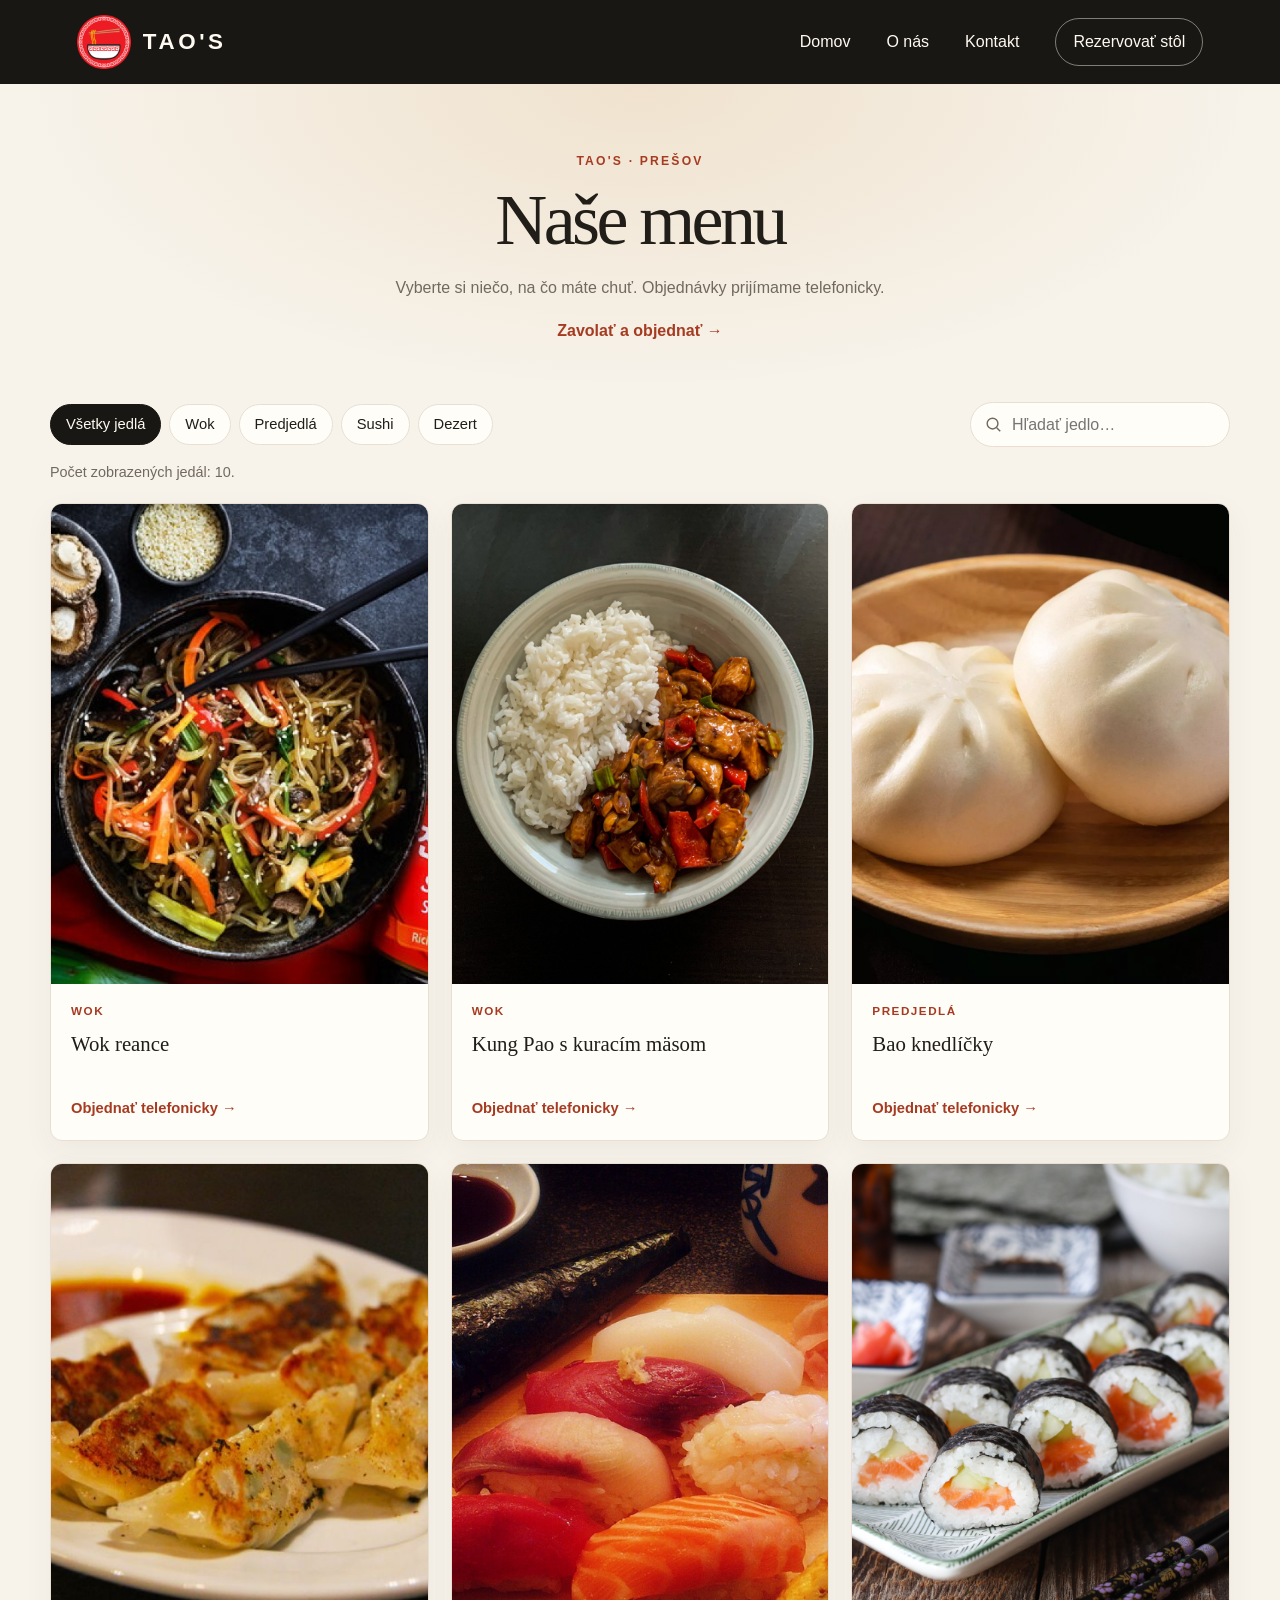
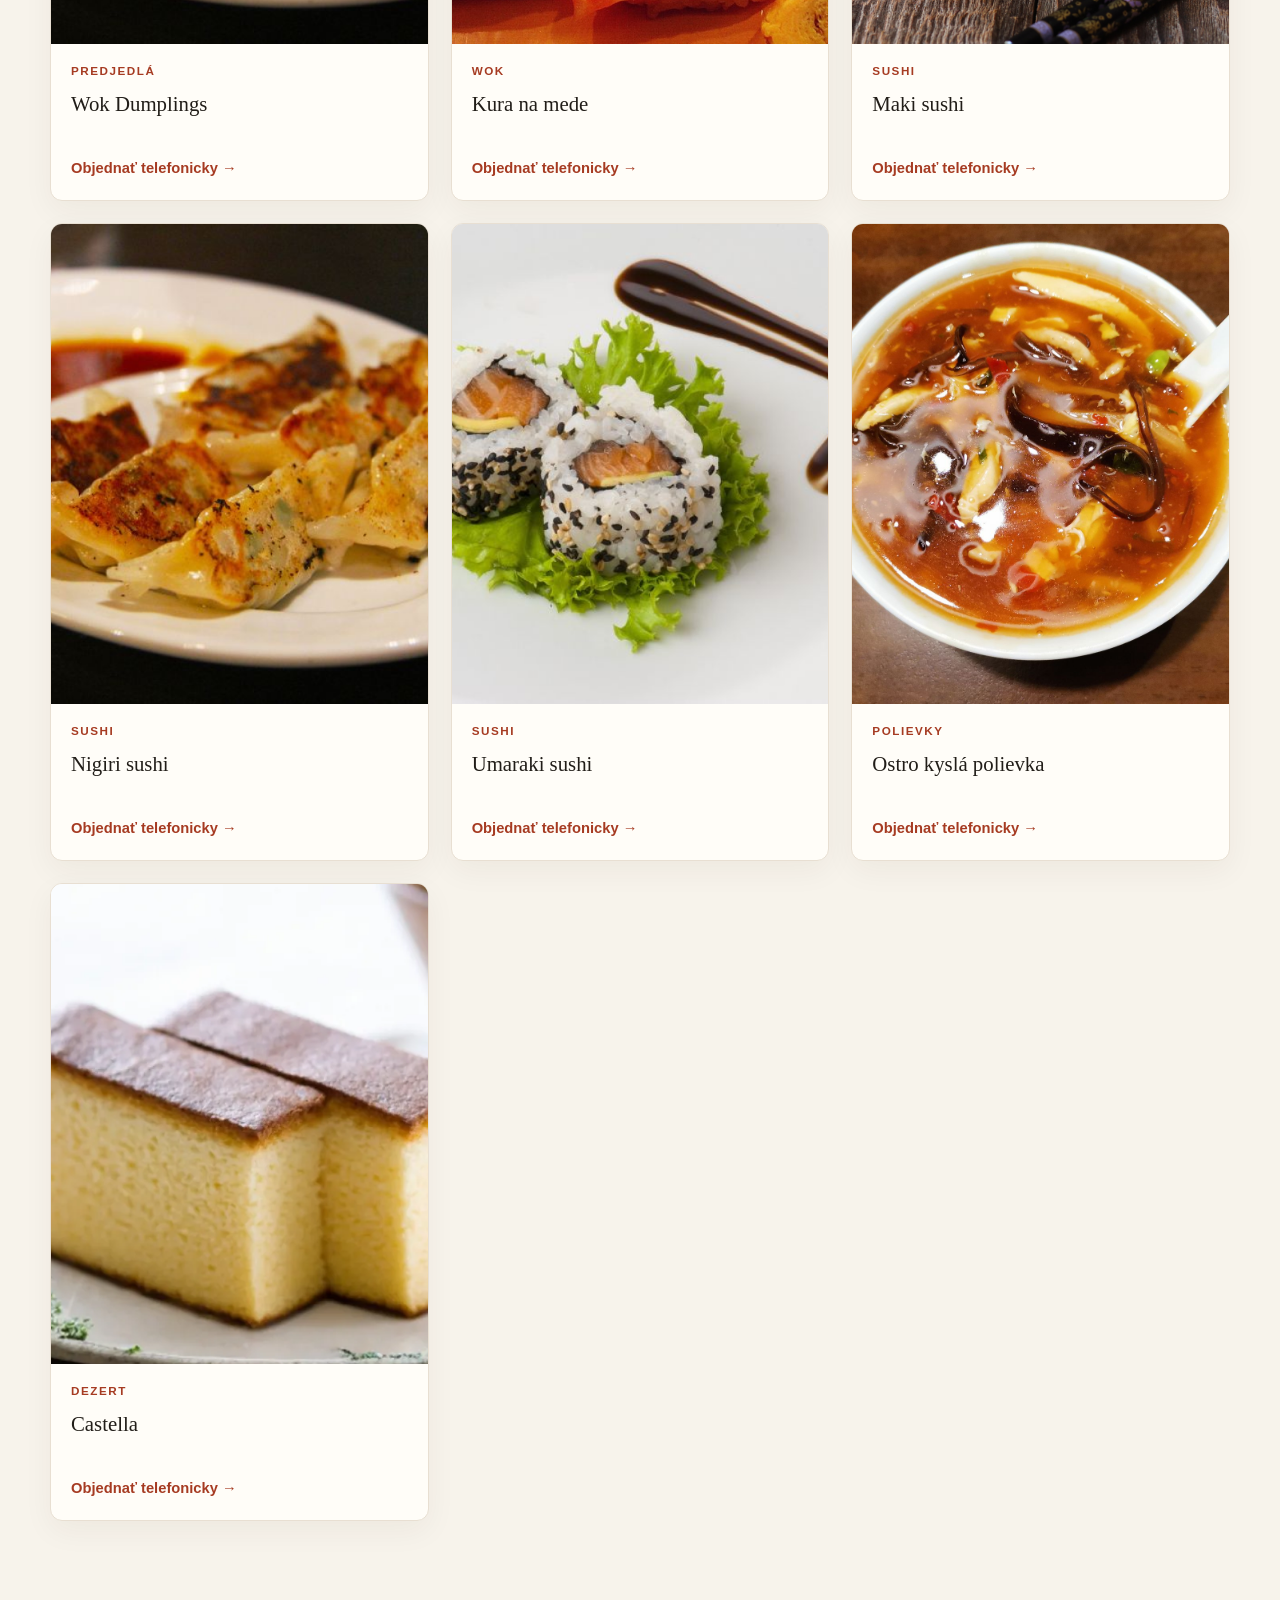
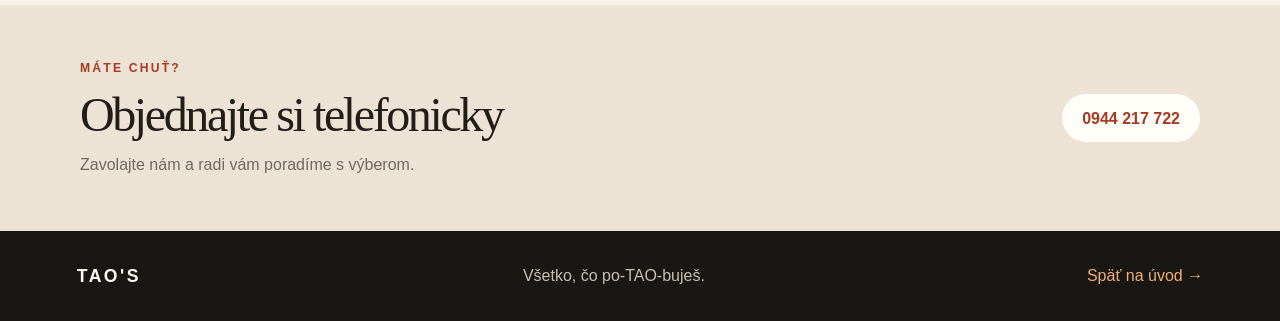
==== commit b3038807: "menu" ====
--- a/menu.html
+++ b/menu.html
@@ -12,6 +12,7 @@
     <link rel="stylesheet" href="menustyle.css" />
     <script src="menu.js" defer></script>
     <!-- Google tag (gtag.js) -->
+     <!-- Very Important -->
     <script
       async
       src="https://www.googletagmanager.com/gtag/js?id=G-6M1JFP6B7Q"
@@ -157,6 +158,15 @@
               <a class="order-link" href="tel:+421944217722">Objednať telefonicky <span aria-hidden="true">→</span></a>
             </div>
           </article>
+<article class="menu-card" data-category="polievky">
+            <img src="OstroKysla_Polievka.jpg" alt="Ostro kyslá polievka" width="600" height="480" loading="lazy" decoding="async" />
+            <div class="menu-card-content">
+              <span class="menu-category">Polievky</span>
+              <h2>Ostro kyslá polievka</h2>
+              <a class="order-link" href="tel:+421944217722">Objednať telefonicky <span aria-hidden="true">→</span></a>
+            </div>
+
+          </article>
           <article class="menu-card" data-category="dezert">
             <img src="Taos_MENU_IMAGE9.png" alt="Castella" width="600" height="480" loading="lazy" decoding="async" />
             <div class="menu-card-content">
